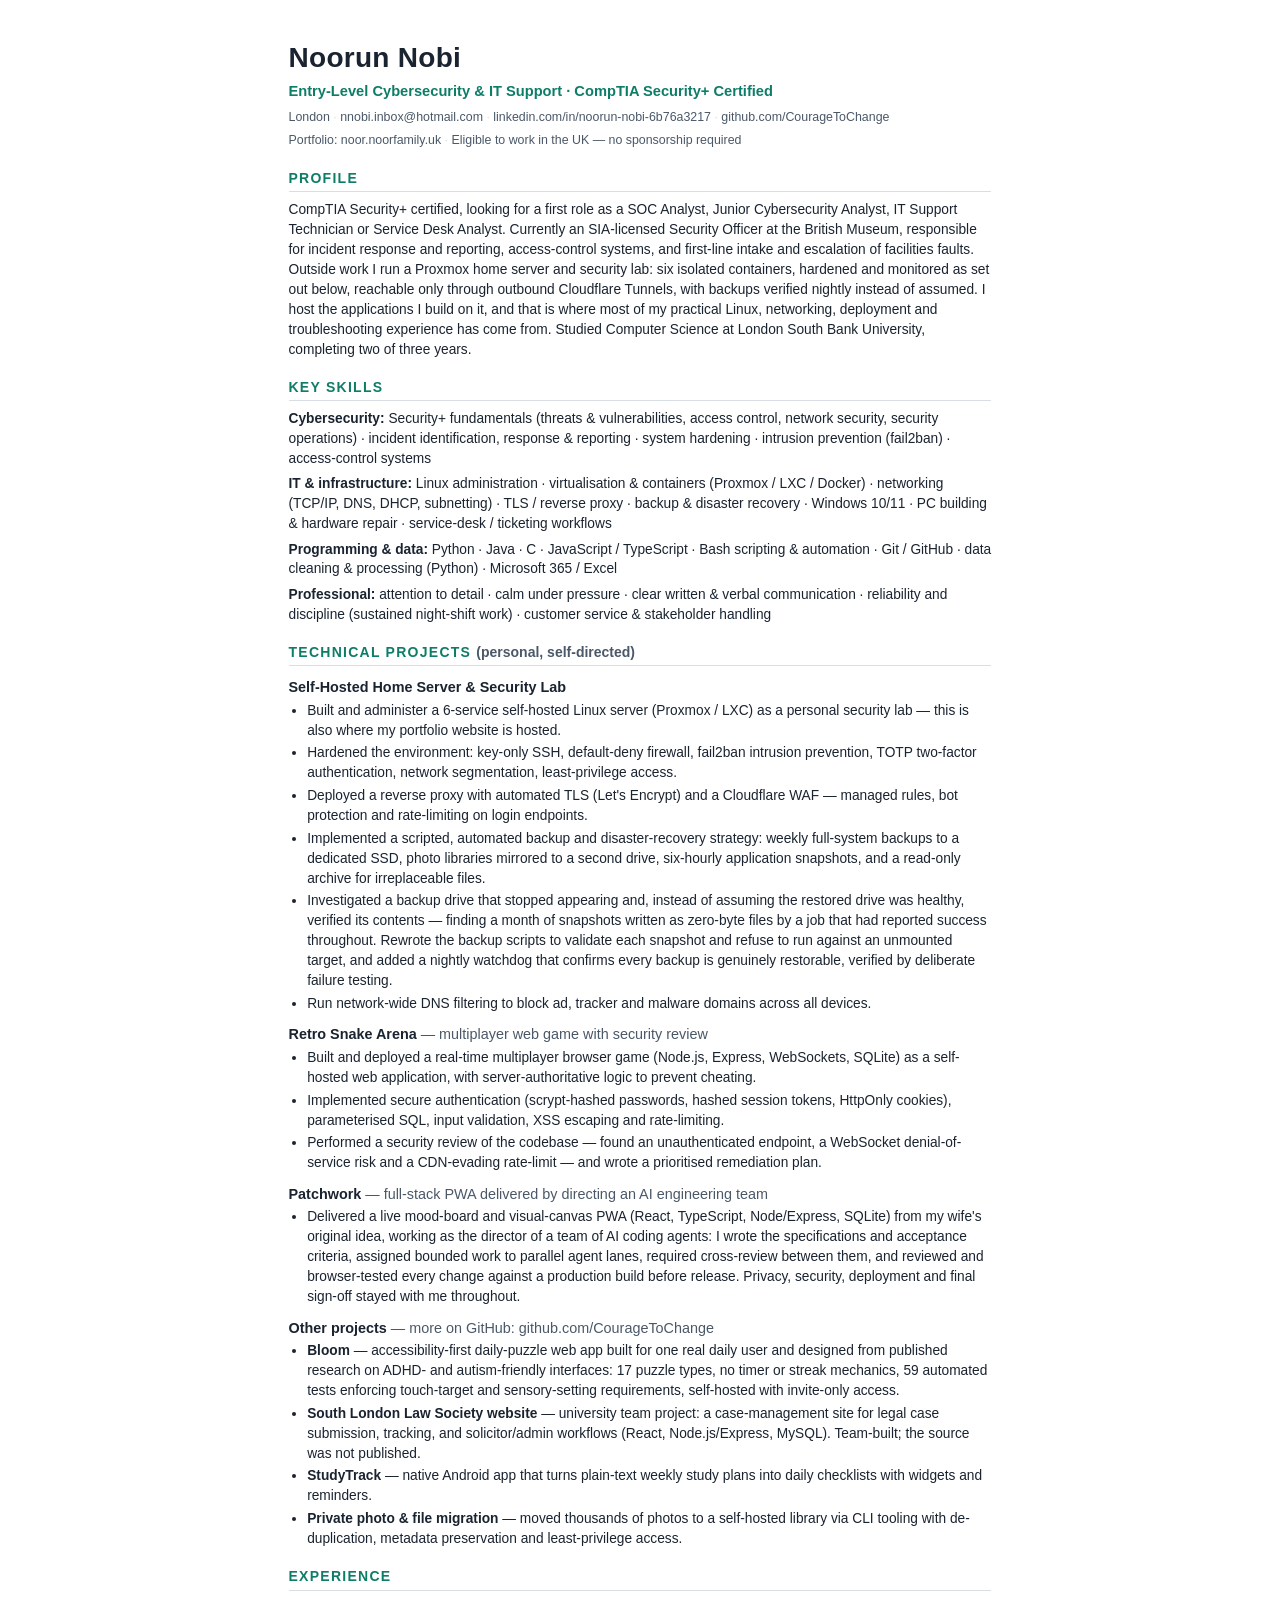
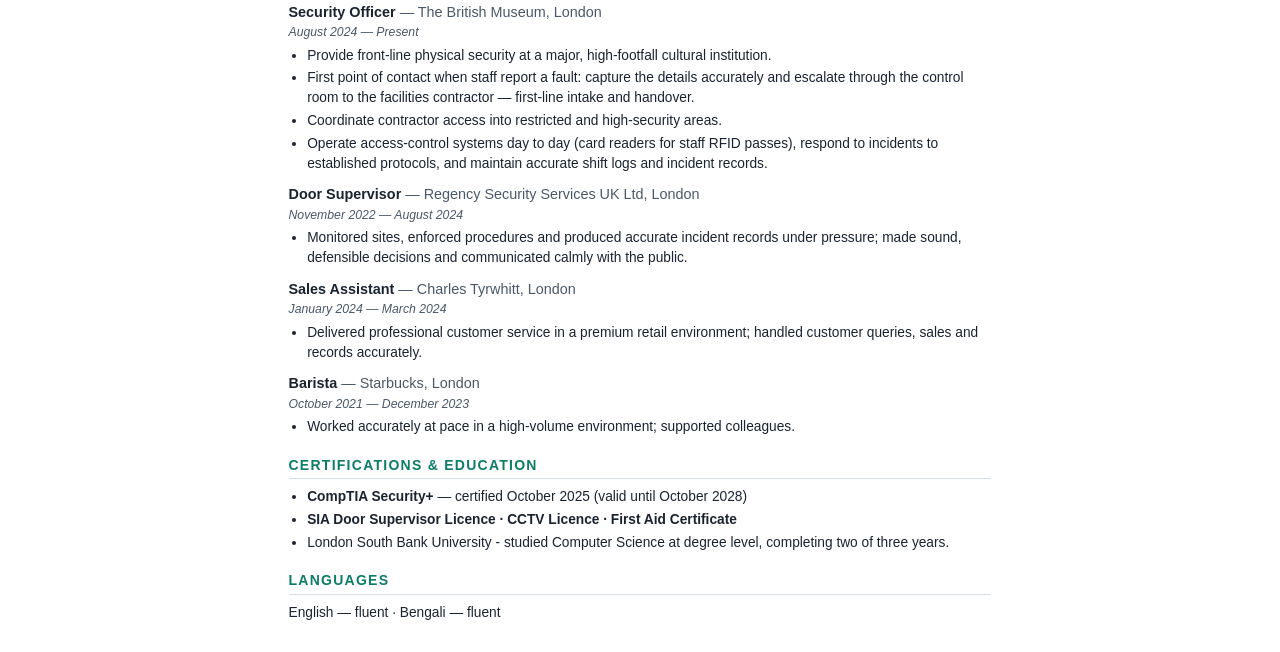
==== cv/cv.html @ 853f91e8 "Stop repeating the security list on the CV too The profile paragraph and the home-server bullets lis" ====
<!DOCTYPE html>
<html lang="en-GB">
<head>
<meta charset="UTF-8">
<title>Noorun Nobi — CV</title>
<style>
  /* CV print source — regenerate the PDF after edits (see docs/TODO.md).
     Deliberately single-column, system fonts, real text: ATS-parser friendly. */
  :root {
    --ink: #1a2330;
    --dim: #4a5868;
    --accent: #0e7d68;
    --line: #d7dee6;
  }
  * { box-sizing: border-box; }
  html, body { margin: 0; padding: 0; }
  body {
    font-family: "Segoe UI", Arial, Helvetica, sans-serif;
    color: var(--ink);
    font-size: 10.3pt;
    line-height: 1.45;
  }
  .page {
    max-width: 186mm;
    margin: 0 auto;
    padding: 10mm 0 6mm;
  }
  @page { size: A4; margin: 9mm 12mm; }
  @media print {
    .page { max-width: none; padding: 0; }
  }

  h1 {
    font-size: 21pt;
    letter-spacing: 0.01em;
    margin: 0 0 2pt;
  }
  .headline {
    font-size: 11pt;
    color: var(--accent);
    font-weight: 600;
    margin: 0 0 5pt;
  }
  .contact {
    font-size: 9.3pt;
    color: var(--dim);
    margin: 0 0 4pt;
  }
  .contact a { color: var(--dim); text-decoration: none; }
  .contact span + span::before { content: "  ·  "; color: var(--line); }

  h2 {
    font-size: 10.5pt;
    text-transform: uppercase;
    letter-spacing: 0.09em;
    color: var(--accent);
    border-bottom: 1.2pt solid var(--line);
    padding-bottom: 2.5pt;
    margin: 13pt 0 6pt;
  }
  h3 {
    font-size: 10.8pt;
    margin: 8pt 0 1pt;
  }
  h3 .where { font-weight: 400; color: var(--dim); }
  .sub {
    font-size: 9.2pt;
    color: var(--dim);
    font-style: italic;
    margin: 0 0 3pt;
  }
  p { margin: 0 0 5pt; }
  ul { margin: 2pt 0 6pt; padding-left: 14pt; }
  li { margin-bottom: 2.2pt; }
  strong { font-weight: 600; }
  .skillrow { margin: 0 0 4pt; }
  .skillrow b { color: var(--ink); }
  .quiet { color: var(--dim); }
  .nobreak { break-inside: avoid; }
</style>
</head>
<body>
<div class="page">

  <h1>Noorun Nobi</h1>
  <p class="headline">Entry-Level Cybersecurity &amp; IT Support · CompTIA Security+ Certified</p>
  <p class="contact">
    <span>London</span>
    <span><a href="mailto:nnobi.inbox@hotmail.com">nnobi.inbox@hotmail.com</a></span>
    <span><a href="https://www.linkedin.com/in/noorun-nobi-6b76a3217">linkedin.com/in/noorun-nobi-6b76a3217</a></span>
    <span><a href="https://github.com/CourageToChange">github.com/CourageToChange</a></span>
  </p>
  <p class="contact"><span>Portfolio: <a href="https://noor.noorfamily.uk">noor.noorfamily.uk</a></span><span>Eligible to work in the UK — no sponsorship required</span></p>

  <h2>Profile</h2>
  <p>
    CompTIA Security+ certified, looking for a first role as a SOC Analyst, Junior Cybersecurity Analyst, IT Support Technician or Service Desk Analyst. Currently an SIA-licensed Security Officer at the British Museum, responsible for incident response and reporting, access-control systems, and first-line intake and escalation of facilities faults. Outside work I run a Proxmox home server and security lab: six isolated containers, hardened and monitored as set out below, reachable only through outbound Cloudflare Tunnels, with backups verified nightly instead of assumed. I host the applications I build on it, and that is where most of my practical Linux, networking, deployment and troubleshooting experience has come from. Studied Computer Science at London South Bank University, completing two of three years.
  </p>

  <h2>Key Skills</h2>
  <p class="skillrow"><b>Cybersecurity:</b> Security+ fundamentals (threats &amp; vulnerabilities, access control, network security, security operations) · incident identification, response &amp; reporting · system hardening · intrusion prevention (fail2ban) · access-control systems</p>
  <p class="skillrow"><b>IT &amp; infrastructure:</b> Linux administration · virtualisation &amp; containers (Proxmox / LXC / Docker) · networking (TCP/IP, DNS, DHCP, subnetting) · TLS / reverse proxy · backup &amp; disaster recovery · Windows 10/11 · PC building &amp; hardware repair · service-desk / ticketing workflows</p>
  <p class="skillrow"><b>Programming &amp; data:</b> Python · Java · C · JavaScript / TypeScript · Bash scripting &amp; automation · Git / GitHub · data cleaning &amp; processing (Python) · Microsoft 365 / Excel</p>
  <p class="skillrow"><b>Professional:</b> attention to detail · calm under pressure · clear written &amp; verbal communication · reliability and discipline (sustained night-shift work) · customer service &amp; stakeholder handling</p>

  <h2>Technical Projects <span class="quiet" style="text-transform:none;letter-spacing:0;">(personal, self-directed)</span></h2>

  <div class="nobreak">
    <h3>Self-Hosted Home Server &amp; Security Lab</h3>
    <ul>
      <li>Built and administer a 6-service self-hosted Linux server (Proxmox / LXC) as a personal security lab — this is also where my portfolio website is hosted.</li>
      <li>Hardened the environment: key-only SSH, default-deny firewall, fail2ban intrusion prevention, TOTP two-factor authentication, network segmentation, least-privilege access.</li>
      <li>Deployed a reverse proxy with automated TLS (Let's Encrypt) and a Cloudflare WAF — managed rules, bot protection and rate-limiting on login endpoints.</li>
      <li>Implemented a scripted, automated backup and disaster-recovery strategy: weekly full-system backups to a dedicated SSD, photo libraries mirrored to a second drive, six-hourly application snapshots, and a read-only archive for irreplaceable files.</li>
      <li>Investigated a backup drive that stopped appearing and, instead of assuming the restored drive was healthy, verified its contents — finding a month of snapshots written as zero-byte files by a job that had reported success throughout. Rewrote the backup scripts to validate each snapshot and refuse to run against an unmounted target, and added a nightly watchdog that confirms every backup is genuinely restorable, verified by deliberate failure testing.</li>
      <li>Run network-wide DNS filtering to block ad, tracker and malware domains across all devices.</li>
    </ul>
  </div>

  <div class="nobreak">
    <h3>Retro Snake Arena <span class="where">— multiplayer web game with security review</span></h3>
    <ul>
      <li>Built and deployed a real-time multiplayer browser game (Node.js, Express, WebSockets, SQLite) as a self-hosted web application, with server-authoritative logic to prevent cheating.</li>
      <li>Implemented secure authentication (scrypt-hashed passwords, hashed session tokens, HttpOnly cookies), parameterised SQL, input validation, XSS escaping and rate-limiting.</li>
      <li>Performed a security review of the codebase — found an unauthenticated endpoint, a WebSocket denial-of-service risk and a CDN-evading rate-limit — and wrote a prioritised remediation plan.</li>
    </ul>
  </div>

  <div class="nobreak">
    <h3>Patchwork <span class="where">— full-stack PWA delivered by directing an AI engineering team</span></h3>
    <ul>
      <li>Delivered a live mood-board and visual-canvas PWA (React, TypeScript, Node/Express, SQLite) from my wife's original idea, working as the director of a team of AI coding agents: I wrote the specifications and acceptance criteria, assigned bounded work to parallel agent lanes, required cross-review between them, and reviewed and browser-tested every change against a production build before release. Privacy, security, deployment and final sign-off stayed with me throughout.</li>
    </ul>
  </div>

  <div class="nobreak">
    <h3>Other projects <span class="where">— more on GitHub: github.com/CourageToChange</span></h3>
    <ul>
      <li><strong>Bloom</strong> — accessibility-first daily-puzzle web app built for one real daily user and designed from published research on ADHD- and autism-friendly interfaces: 17 puzzle types, no timer or streak mechanics, 59 automated tests enforcing touch-target and sensory-setting requirements, self-hosted with invite-only access.</li>
      <li><strong>South London Law Society website</strong> — university team project: a case-management site for legal case submission, tracking, and solicitor/admin workflows (React, Node.js/Express, MySQL). Team-built; the source was not published.</li>
      <li><strong>StudyTrack</strong> — native Android app that turns plain-text weekly study plans into daily checklists with widgets and reminders.</li>
      <li><strong>Private photo &amp; file migration</strong> — moved thousands of photos to a self-hosted library via CLI tooling with de-duplication, metadata preservation and least-privilege access.</li>
    </ul>
  </div>

  <h2>Experience</h2>

  <div class="nobreak">
    <h3>Security Officer <span class="where">— The British Museum, London</span></h3>
    <p class="sub">August 2024 — Present</p>
    <ul>
      <li>Provide front-line physical security at a major, high-footfall cultural institution.</li>
      <li>First point of contact when staff report a fault: capture the details accurately and escalate through the control room to the facilities contractor — first-line intake and handover.</li>
      <li>Coordinate contractor access into restricted and high-security areas.</li>
      <li>Operate access-control systems day to day (card readers for staff RFID passes), respond to incidents to established protocols, and maintain accurate shift logs and incident records.</li>
    </ul>
  </div>

  <div class="nobreak">
    <h3>Door Supervisor <span class="where">— Regency Security Services UK Ltd, London</span></h3>
    <p class="sub">November 2022 — August 2024</p>
    <ul>
      <li>Monitored sites, enforced procedures and produced accurate incident records under pressure; made sound, defensible decisions and communicated calmly with the public.</li>
    </ul>
  </div>

  <div class="nobreak">
    <h3>Sales Assistant <span class="where">— Charles Tyrwhitt, London</span></h3>
    <p class="sub">January 2024 — March 2024</p>
    <ul>
      <li>Delivered professional customer service in a premium retail environment; handled customer queries, sales and records accurately.</li>
    </ul>
  </div>

  <div class="nobreak">
    <h3>Barista <span class="where">— Starbucks, London</span></h3>
    <p class="sub">October 2021 — December 2023</p>
    <ul>
      <li>Worked accurately at pace in a high-volume environment; supported colleagues.</li>
    </ul>
  </div>

  <h2>Certifications &amp; Education</h2>
  <ul>
    <li><strong>CompTIA Security+</strong> — certified October 2025 (valid until October 2028)</li>
    <li><strong>SIA Door Supervisor Licence · CCTV Licence · First Aid Certificate</strong></li>
    <li>London South Bank University - studied Computer Science at degree level, completing two of three years.</li>
  </ul>

  <h2>Languages</h2>
  <p>English — fluent · Bengali — fluent</p>

</div>
</body>
</html>
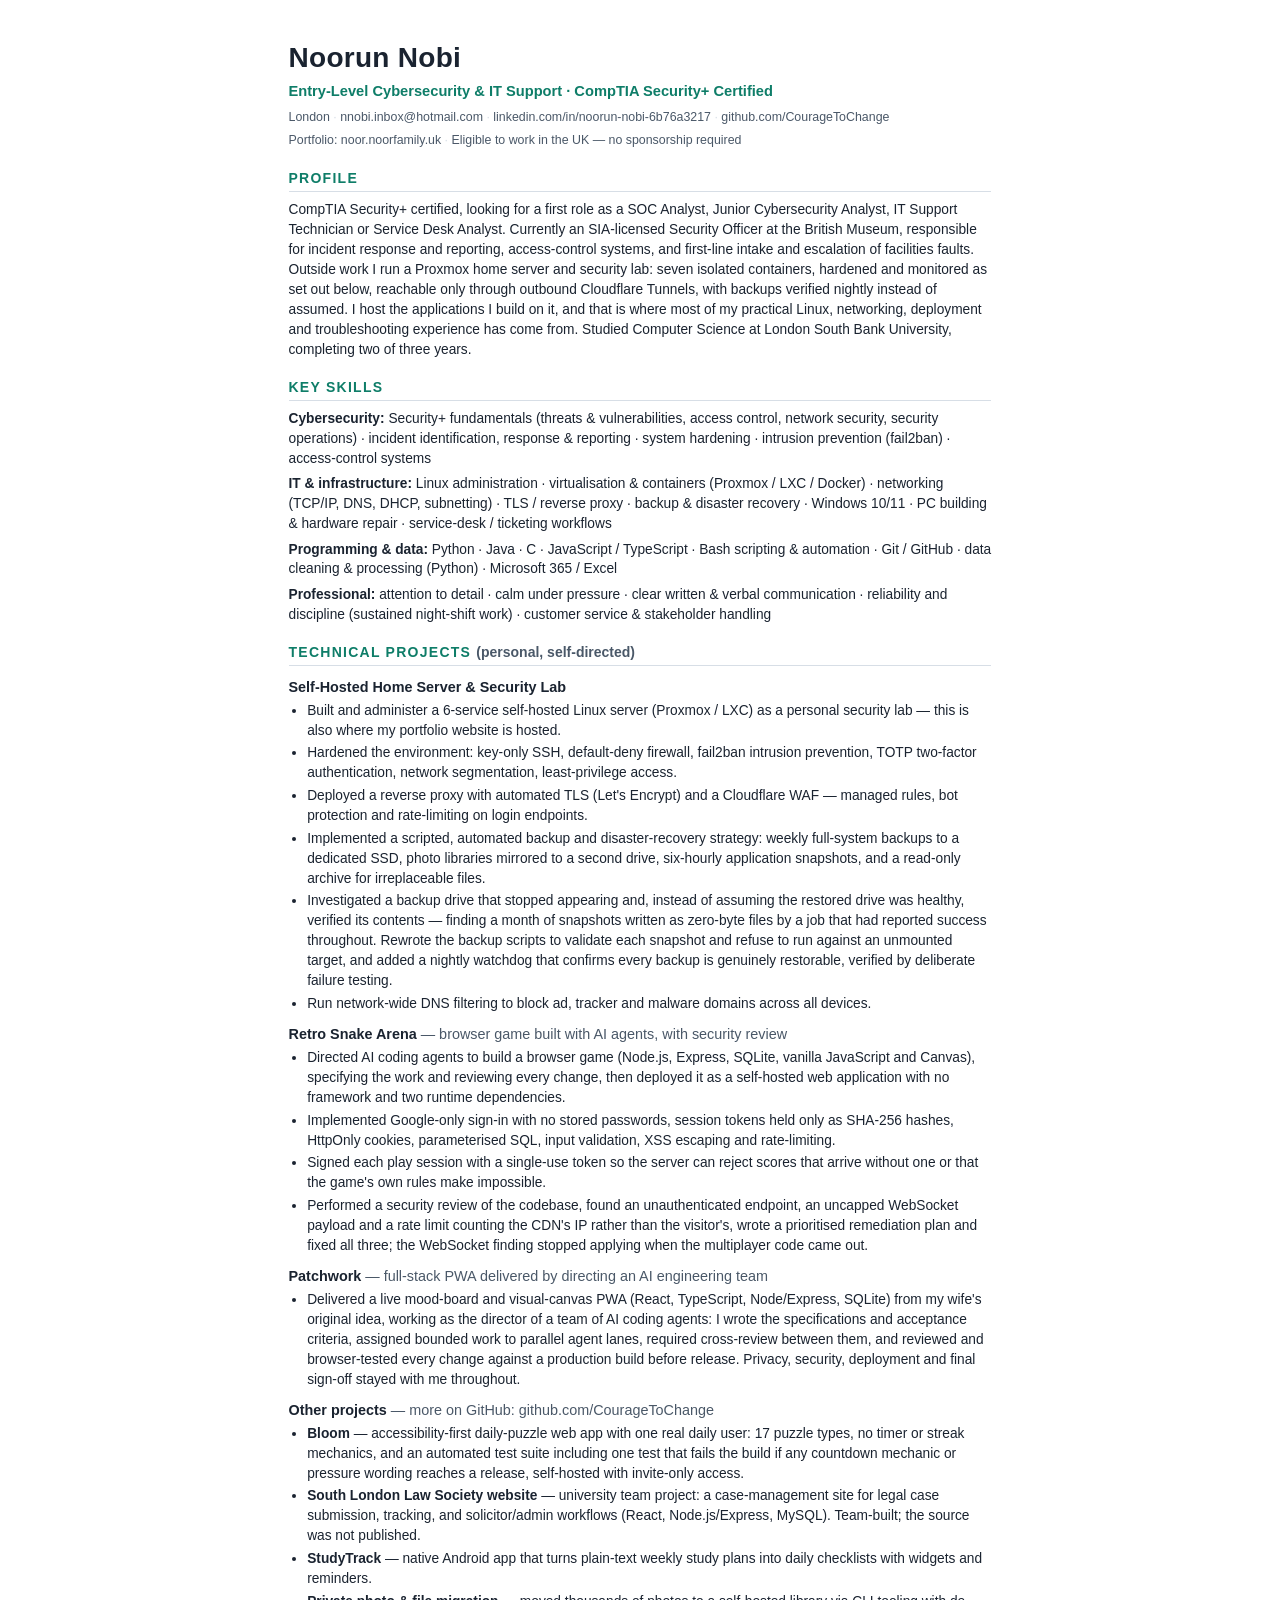
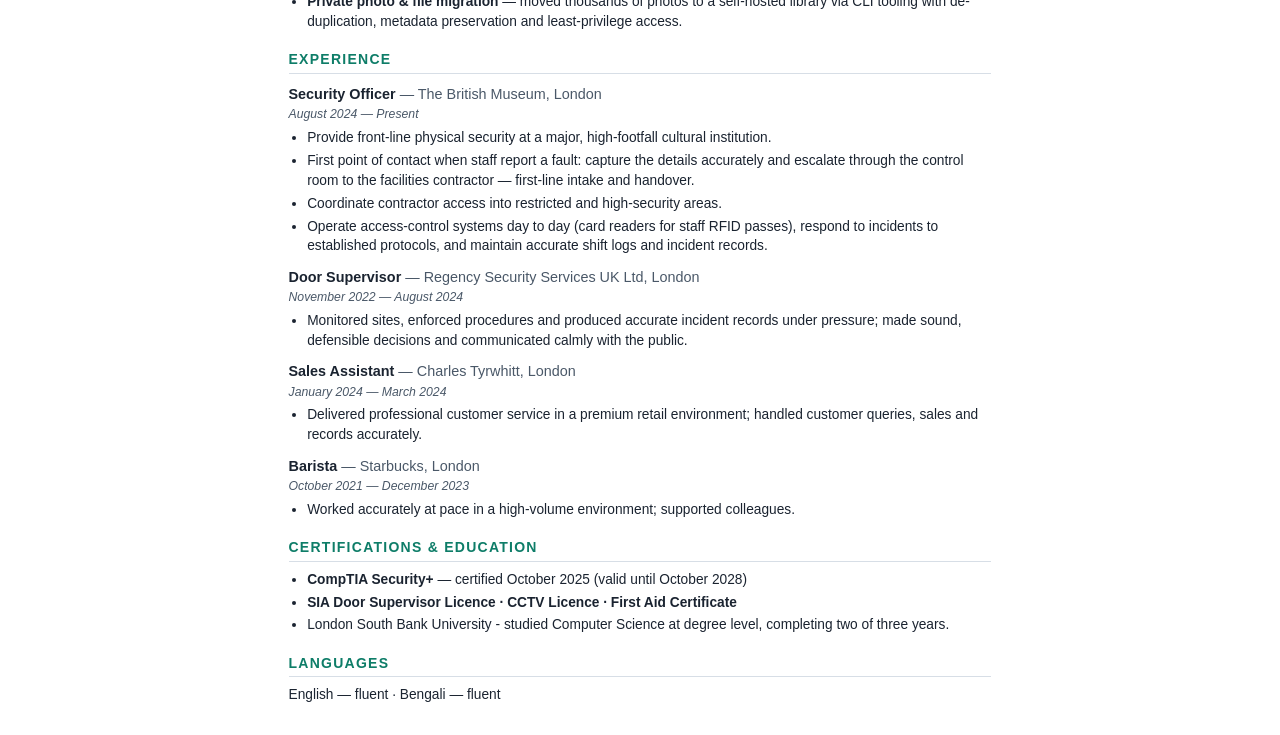
==== commit 9198ed9a: "Link the newly public source repos, and commit the live corrections Three project repos became publi" ====
--- a/cv/cv.html
+++ b/cv/cv.html
@@ -94,7 +94,7 @@
 
   <h2>Profile</h2>
   <p>
-    CompTIA Security+ certified, looking for a first role as a SOC Analyst, Junior Cybersecurity Analyst, IT Support Technician or Service Desk Analyst. Currently an SIA-licensed Security Officer at the British Museum, responsible for incident response and reporting, access-control systems, and first-line intake and escalation of facilities faults. Outside work I run a Proxmox home server and security lab: six isolated containers, hardened and monitored as set out below, reachable only through outbound Cloudflare Tunnels, with backups verified nightly instead of assumed. I host the applications I build on it, and that is where most of my practical Linux, networking, deployment and troubleshooting experience has come from. Studied Computer Science at London South Bank University, completing two of three years.
+    CompTIA Security+ certified, looking for a first role as a SOC Analyst, Junior Cybersecurity Analyst, IT Support Technician or Service Desk Analyst. Currently an SIA-licensed Security Officer at the British Museum, responsible for incident response and reporting, access-control systems, and first-line intake and escalation of facilities faults. Outside work I run a Proxmox home server and security lab: seven isolated containers, hardened and monitored as set out below, reachable only through outbound Cloudflare Tunnels, with backups verified nightly instead of assumed. I host the applications I build on it, and that is where most of my practical Linux, networking, deployment and troubleshooting experience has come from. Studied Computer Science at London South Bank University, completing two of three years.
   </p>
 
   <h2>Key Skills</h2>
@@ -118,11 +118,12 @@
   </div>
 
   <div class="nobreak">
-    <h3>Retro Snake Arena <span class="where">— multiplayer web game with security review</span></h3>
+    <h3>Retro Snake Arena <span class="where">— browser game built with AI agents, with security review</span></h3>
     <ul>
-      <li>Built and deployed a real-time multiplayer browser game (Node.js, Express, WebSockets, SQLite) as a self-hosted web application, with server-authoritative logic to prevent cheating.</li>
-      <li>Implemented secure authentication (scrypt-hashed passwords, hashed session tokens, HttpOnly cookies), parameterised SQL, input validation, XSS escaping and rate-limiting.</li>
-      <li>Performed a security review of the codebase — found an unauthenticated endpoint, a WebSocket denial-of-service risk and a CDN-evading rate-limit — and wrote a prioritised remediation plan.</li>
+      <li>Directed AI coding agents to build a browser game (Node.js, Express, SQLite, vanilla JavaScript and Canvas), specifying the work and reviewing every change, then deployed it as a self-hosted web application with no framework and two runtime dependencies.</li>
+      <li>Implemented Google-only sign-in with no stored passwords, session tokens held only as SHA-256 hashes, HttpOnly cookies, parameterised SQL, input validation, XSS escaping and rate-limiting.</li>
+      <li>Signed each play session with a single-use token so the server can reject scores that arrive without one or that the game's own rules make impossible.</li>
+      <li>Performed a security review of the codebase, found an unauthenticated endpoint, an uncapped WebSocket payload and a rate limit counting the CDN's IP rather than the visitor's, wrote a prioritised remediation plan and fixed all three; the WebSocket finding stopped applying when the multiplayer code came out.</li>
     </ul>
   </div>
 
@@ -136,7 +137,7 @@
   <div class="nobreak">
     <h3>Other projects <span class="where">— more on GitHub: github.com/CourageToChange</span></h3>
     <ul>
-      <li><strong>Bloom</strong> — accessibility-first daily-puzzle web app built for one real daily user and designed from published research on ADHD- and autism-friendly interfaces: 17 puzzle types, no timer or streak mechanics, 59 automated tests enforcing touch-target and sensory-setting requirements, self-hosted with invite-only access.</li>
+      <li><strong>Bloom</strong> — accessibility-first daily-puzzle web app with one real daily user: 17 puzzle types, no timer or streak mechanics, and an automated test suite including one test that fails the build if any countdown mechanic or pressure wording reaches a release, self-hosted with invite-only access.</li>
       <li><strong>South London Law Society website</strong> — university team project: a case-management site for legal case submission, tracking, and solicitor/admin workflows (React, Node.js/Express, MySQL). Team-built; the source was not published.</li>
       <li><strong>StudyTrack</strong> — native Android app that turns plain-text weekly study plans into daily checklists with widgets and reminders.</li>
       <li><strong>Private photo &amp; file migration</strong> — moved thousands of photos to a self-hosted library via CLI tooling with de-duplication, metadata preservation and least-privilege access.</li>
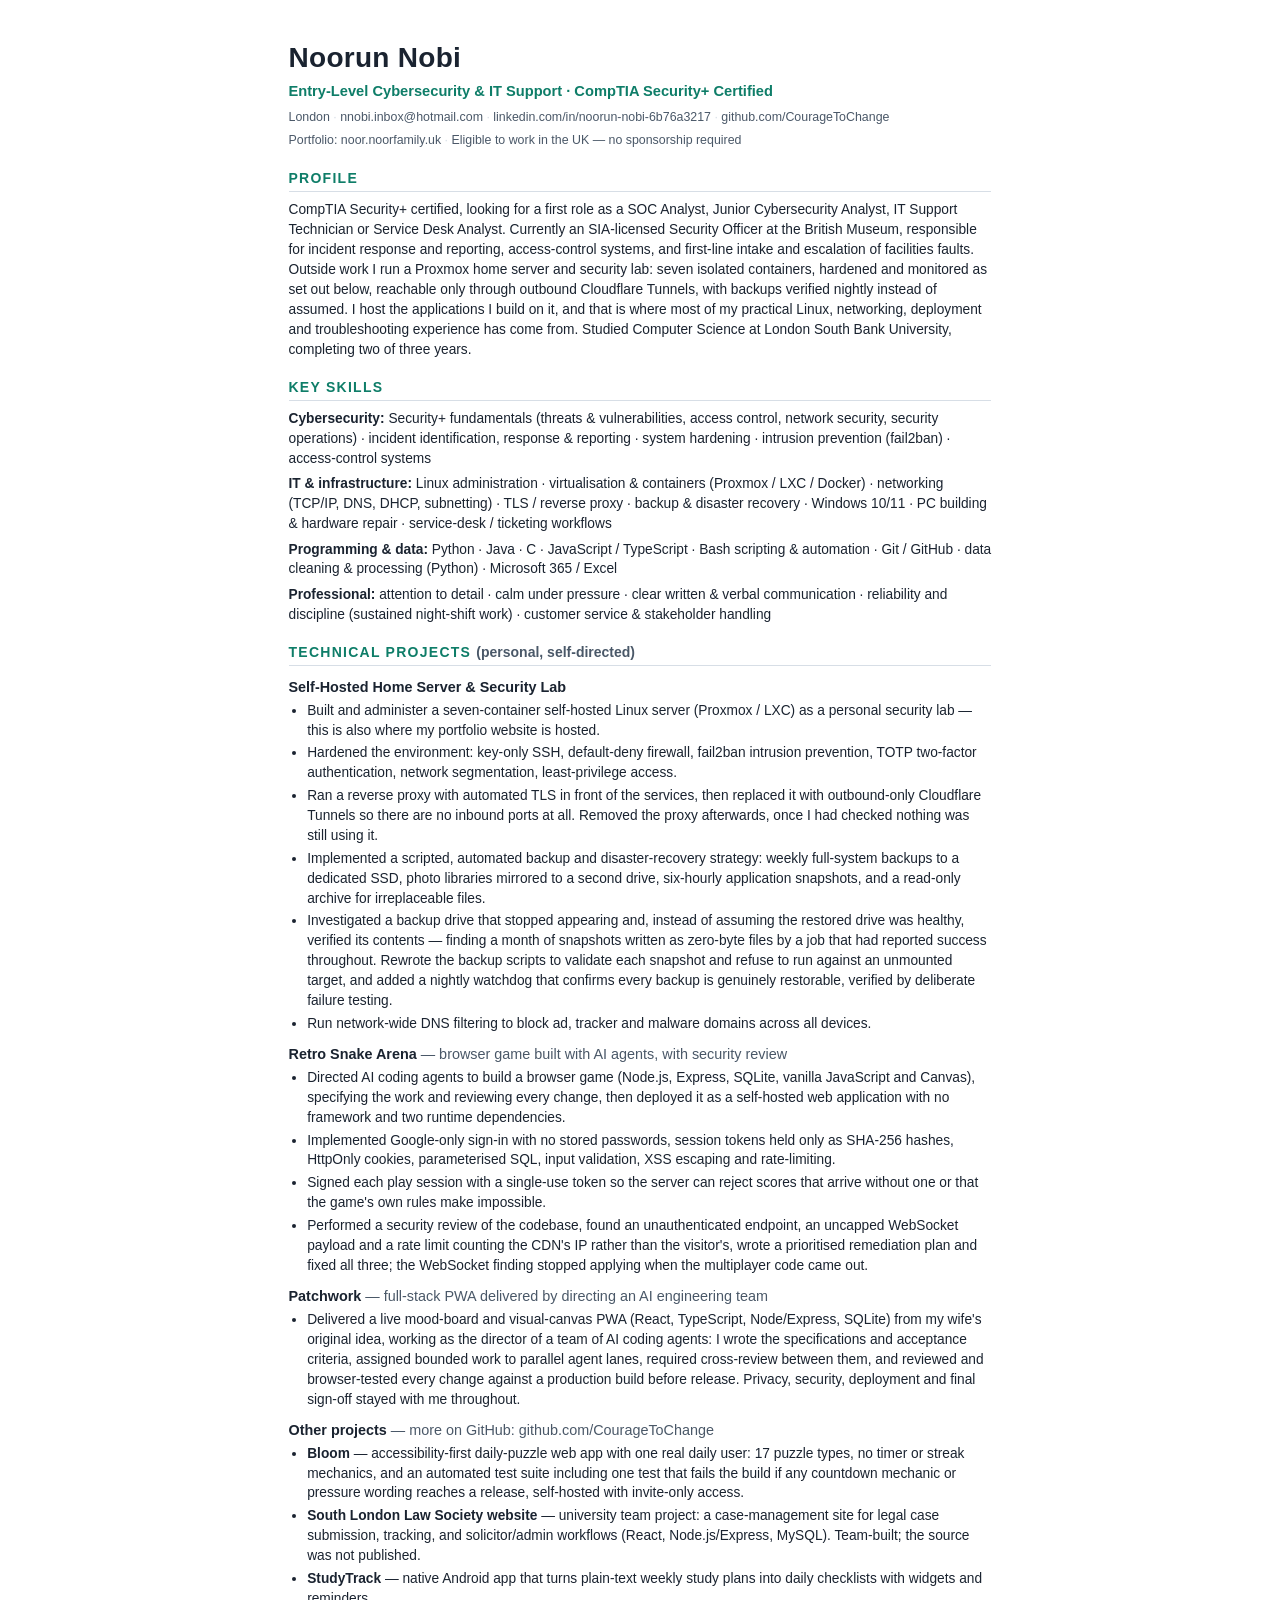
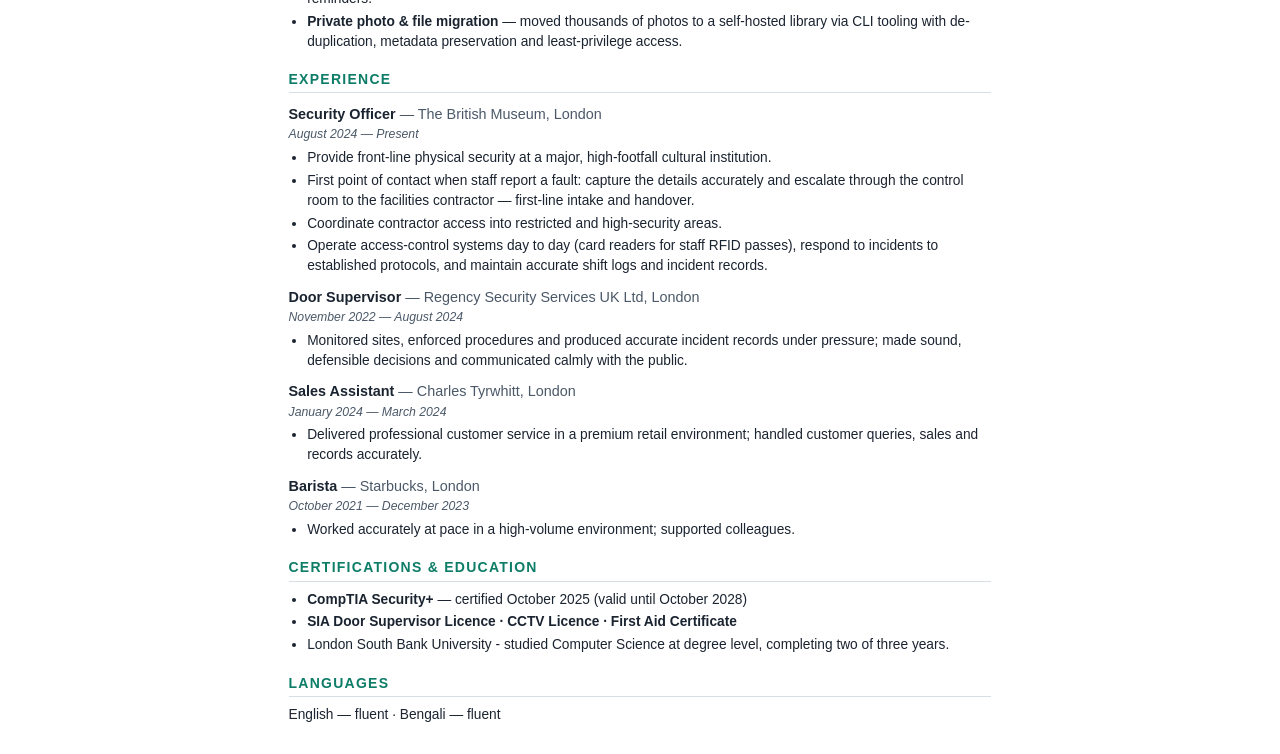
==== commit abff8c30: "Add LocalPhotoPDF to the smaller builds" ====
--- a/cv/cv.html
+++ b/cv/cv.html
@@ -108,9 +108,9 @@
   <div class="nobreak">
     <h3>Self-Hosted Home Server &amp; Security Lab</h3>
     <ul>
-      <li>Built and administer a 6-service self-hosted Linux server (Proxmox / LXC) as a personal security lab — this is also where my portfolio website is hosted.</li>
+      <li>Built and administer a seven-container self-hosted Linux server (Proxmox / LXC) as a personal security lab — this is also where my portfolio website is hosted.</li>
       <li>Hardened the environment: key-only SSH, default-deny firewall, fail2ban intrusion prevention, TOTP two-factor authentication, network segmentation, least-privilege access.</li>
-      <li>Deployed a reverse proxy with automated TLS (Let's Encrypt) and a Cloudflare WAF — managed rules, bot protection and rate-limiting on login endpoints.</li>
+      <li>Ran a reverse proxy with automated TLS in front of the services, then replaced it with outbound-only Cloudflare Tunnels so there are no inbound ports at all. Removed the proxy afterwards, once I had checked nothing was still using it.</li>
       <li>Implemented a scripted, automated backup and disaster-recovery strategy: weekly full-system backups to a dedicated SSD, photo libraries mirrored to a second drive, six-hourly application snapshots, and a read-only archive for irreplaceable files.</li>
       <li>Investigated a backup drive that stopped appearing and, instead of assuming the restored drive was healthy, verified its contents — finding a month of snapshots written as zero-byte files by a job that had reported success throughout. Rewrote the backup scripts to validate each snapshot and refuse to run against an unmounted target, and added a nightly watchdog that confirms every backup is genuinely restorable, verified by deliberate failure testing.</li>
       <li>Run network-wide DNS filtering to block ad, tracker and malware domains across all devices.</li>
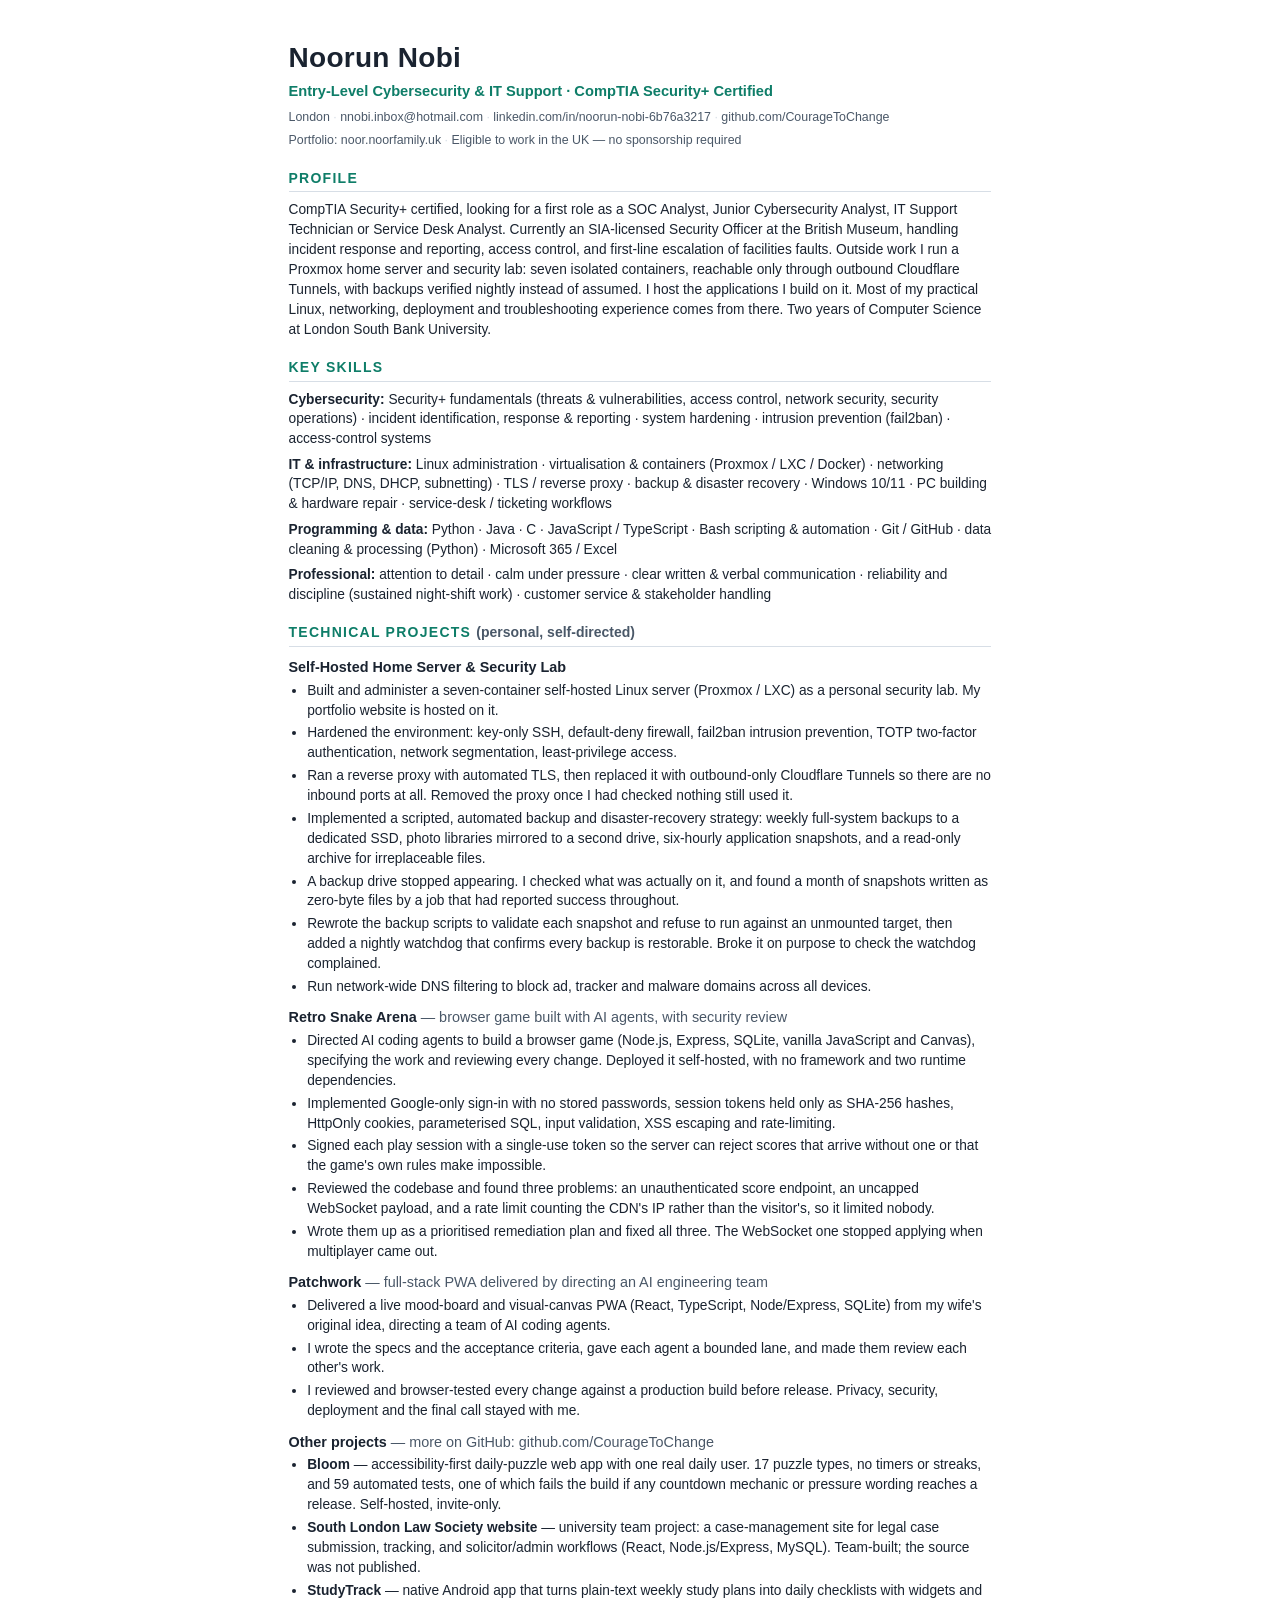
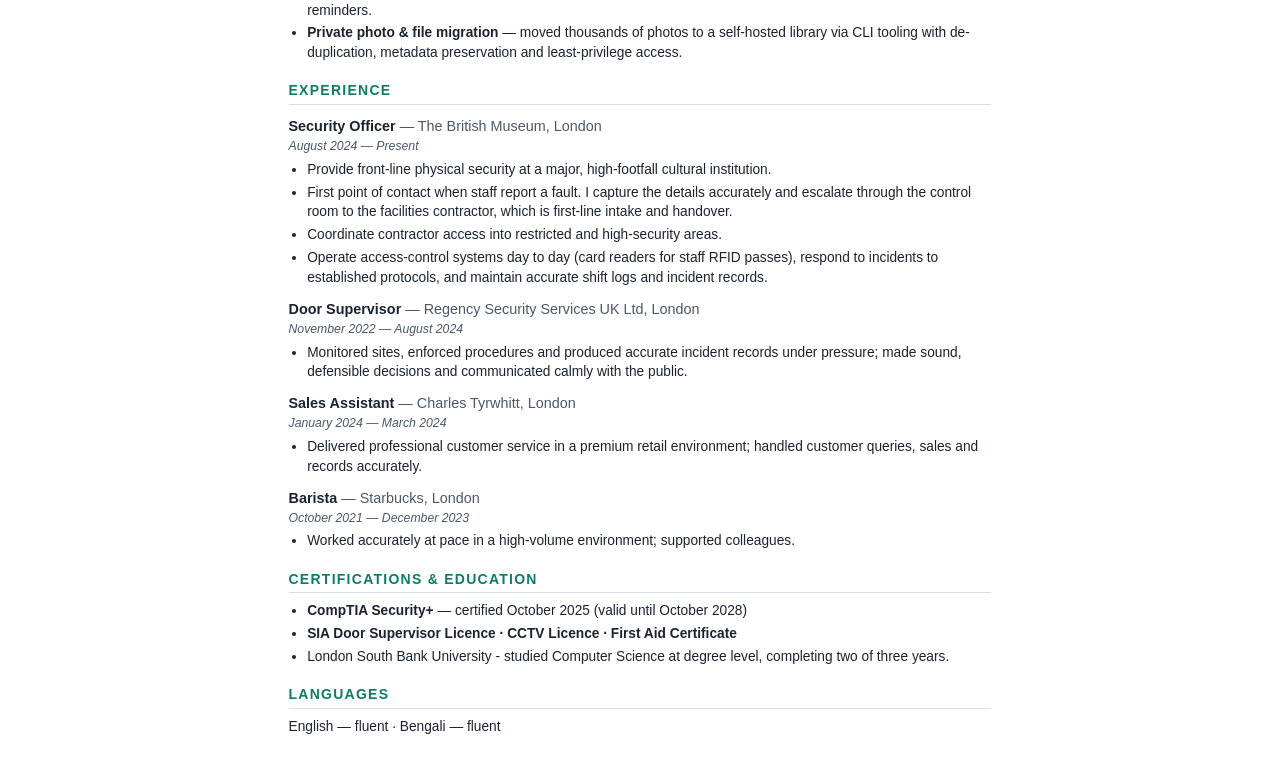
==== commit 4bbeae6f: "Tighten the CV and site copy; correct how the site is served" ====
--- a/cv/cv.html
+++ b/cv/cv.html
@@ -94,7 +94,7 @@
 
   <h2>Profile</h2>
   <p>
-    CompTIA Security+ certified, looking for a first role as a SOC Analyst, Junior Cybersecurity Analyst, IT Support Technician or Service Desk Analyst. Currently an SIA-licensed Security Officer at the British Museum, responsible for incident response and reporting, access-control systems, and first-line intake and escalation of facilities faults. Outside work I run a Proxmox home server and security lab: seven isolated containers, hardened and monitored as set out below, reachable only through outbound Cloudflare Tunnels, with backups verified nightly instead of assumed. I host the applications I build on it, and that is where most of my practical Linux, networking, deployment and troubleshooting experience has come from. Studied Computer Science at London South Bank University, completing two of three years.
+    CompTIA Security+ certified, looking for a first role as a SOC Analyst, Junior Cybersecurity Analyst, IT Support Technician or Service Desk Analyst. Currently an SIA-licensed Security Officer at the British Museum, handling incident response and reporting, access control, and first-line escalation of facilities faults. Outside work I run a Proxmox home server and security lab: seven isolated containers, reachable only through outbound Cloudflare Tunnels, with backups verified nightly instead of assumed. I host the applications I build on it. Most of my practical Linux, networking, deployment and troubleshooting experience comes from there. Two years of Computer Science at London South Bank University.
   </p>
 
   <h2>Key Skills</h2>
@@ -108,11 +108,12 @@
   <div class="nobreak">
     <h3>Self-Hosted Home Server &amp; Security Lab</h3>
     <ul>
-      <li>Built and administer a seven-container self-hosted Linux server (Proxmox / LXC) as a personal security lab — this is also where my portfolio website is hosted.</li>
+      <li>Built and administer a seven-container self-hosted Linux server (Proxmox / LXC) as a personal security lab. My portfolio website is hosted on it.</li>
       <li>Hardened the environment: key-only SSH, default-deny firewall, fail2ban intrusion prevention, TOTP two-factor authentication, network segmentation, least-privilege access.</li>
-      <li>Ran a reverse proxy with automated TLS in front of the services, then replaced it with outbound-only Cloudflare Tunnels so there are no inbound ports at all. Removed the proxy afterwards, once I had checked nothing was still using it.</li>
+      <li>Ran a reverse proxy with automated TLS, then replaced it with outbound-only Cloudflare Tunnels so there are no inbound ports at all. Removed the proxy once I had checked nothing still used it.</li>
       <li>Implemented a scripted, automated backup and disaster-recovery strategy: weekly full-system backups to a dedicated SSD, photo libraries mirrored to a second drive, six-hourly application snapshots, and a read-only archive for irreplaceable files.</li>
-      <li>Investigated a backup drive that stopped appearing and, instead of assuming the restored drive was healthy, verified its contents — finding a month of snapshots written as zero-byte files by a job that had reported success throughout. Rewrote the backup scripts to validate each snapshot and refuse to run against an unmounted target, and added a nightly watchdog that confirms every backup is genuinely restorable, verified by deliberate failure testing.</li>
+      <li>A backup drive stopped appearing. I checked what was actually on it, and found a month of snapshots written as zero-byte files by a job that had reported success throughout.</li>
+      <li>Rewrote the backup scripts to validate each snapshot and refuse to run against an unmounted target, then added a nightly watchdog that confirms every backup is restorable. Broke it on purpose to check the watchdog complained.</li>
       <li>Run network-wide DNS filtering to block ad, tracker and malware domains across all devices.</li>
     </ul>
   </div>
@@ -120,24 +121,27 @@
   <div class="nobreak">
     <h3>Retro Snake Arena <span class="where">— browser game built with AI agents, with security review</span></h3>
     <ul>
-      <li>Directed AI coding agents to build a browser game (Node.js, Express, SQLite, vanilla JavaScript and Canvas), specifying the work and reviewing every change, then deployed it as a self-hosted web application with no framework and two runtime dependencies.</li>
+      <li>Directed AI coding agents to build a browser game (Node.js, Express, SQLite, vanilla JavaScript and Canvas), specifying the work and reviewing every change. Deployed it self-hosted, with no framework and two runtime dependencies.</li>
       <li>Implemented Google-only sign-in with no stored passwords, session tokens held only as SHA-256 hashes, HttpOnly cookies, parameterised SQL, input validation, XSS escaping and rate-limiting.</li>
       <li>Signed each play session with a single-use token so the server can reject scores that arrive without one or that the game's own rules make impossible.</li>
-      <li>Performed a security review of the codebase, found an unauthenticated endpoint, an uncapped WebSocket payload and a rate limit counting the CDN's IP rather than the visitor's, wrote a prioritised remediation plan and fixed all three; the WebSocket finding stopped applying when the multiplayer code came out.</li>
+      <li>Reviewed the codebase and found three problems: an unauthenticated score endpoint, an uncapped WebSocket payload, and a rate limit counting the CDN's IP rather than the visitor's, so it limited nobody.</li>
+      <li>Wrote them up as a prioritised remediation plan and fixed all three. The WebSocket one stopped applying when multiplayer came out.</li>
     </ul>
   </div>
 
   <div class="nobreak">
     <h3>Patchwork <span class="where">— full-stack PWA delivered by directing an AI engineering team</span></h3>
     <ul>
-      <li>Delivered a live mood-board and visual-canvas PWA (React, TypeScript, Node/Express, SQLite) from my wife's original idea, working as the director of a team of AI coding agents: I wrote the specifications and acceptance criteria, assigned bounded work to parallel agent lanes, required cross-review between them, and reviewed and browser-tested every change against a production build before release. Privacy, security, deployment and final sign-off stayed with me throughout.</li>
+      <li>Delivered a live mood-board and visual-canvas PWA (React, TypeScript, Node/Express, SQLite) from my wife's original idea, directing a team of AI coding agents.</li>
+      <li>I wrote the specs and the acceptance criteria, gave each agent a bounded lane, and made them review each other's work.</li>
+      <li>I reviewed and browser-tested every change against a production build before release. Privacy, security, deployment and the final call stayed with me.</li>
     </ul>
   </div>
 
   <div class="nobreak">
     <h3>Other projects <span class="where">— more on GitHub: github.com/CourageToChange</span></h3>
     <ul>
-      <li><strong>Bloom</strong> — accessibility-first daily-puzzle web app with one real daily user: 17 puzzle types, no timer or streak mechanics, and an automated test suite including one test that fails the build if any countdown mechanic or pressure wording reaches a release, self-hosted with invite-only access.</li>
+      <li><strong>Bloom</strong> — accessibility-first daily-puzzle web app with one real daily user. 17 puzzle types, no timers or streaks, and 59 automated tests, one of which fails the build if any countdown mechanic or pressure wording reaches a release. Self-hosted, invite-only.</li>
       <li><strong>South London Law Society website</strong> — university team project: a case-management site for legal case submission, tracking, and solicitor/admin workflows (React, Node.js/Express, MySQL). Team-built; the source was not published.</li>
       <li><strong>StudyTrack</strong> — native Android app that turns plain-text weekly study plans into daily checklists with widgets and reminders.</li>
       <li><strong>Private photo &amp; file migration</strong> — moved thousands of photos to a self-hosted library via CLI tooling with de-duplication, metadata preservation and least-privilege access.</li>
@@ -151,7 +155,7 @@
     <p class="sub">August 2024 — Present</p>
     <ul>
       <li>Provide front-line physical security at a major, high-footfall cultural institution.</li>
-      <li>First point of contact when staff report a fault: capture the details accurately and escalate through the control room to the facilities contractor — first-line intake and handover.</li>
+      <li>First point of contact when staff report a fault. I capture the details accurately and escalate through the control room to the facilities contractor, which is first-line intake and handover.</li>
       <li>Coordinate contractor access into restricted and high-security areas.</li>
       <li>Operate access-control systems day to day (card readers for staff RFID passes), respond to incidents to established protocols, and maintain accurate shift logs and incident records.</li>
     </ul>
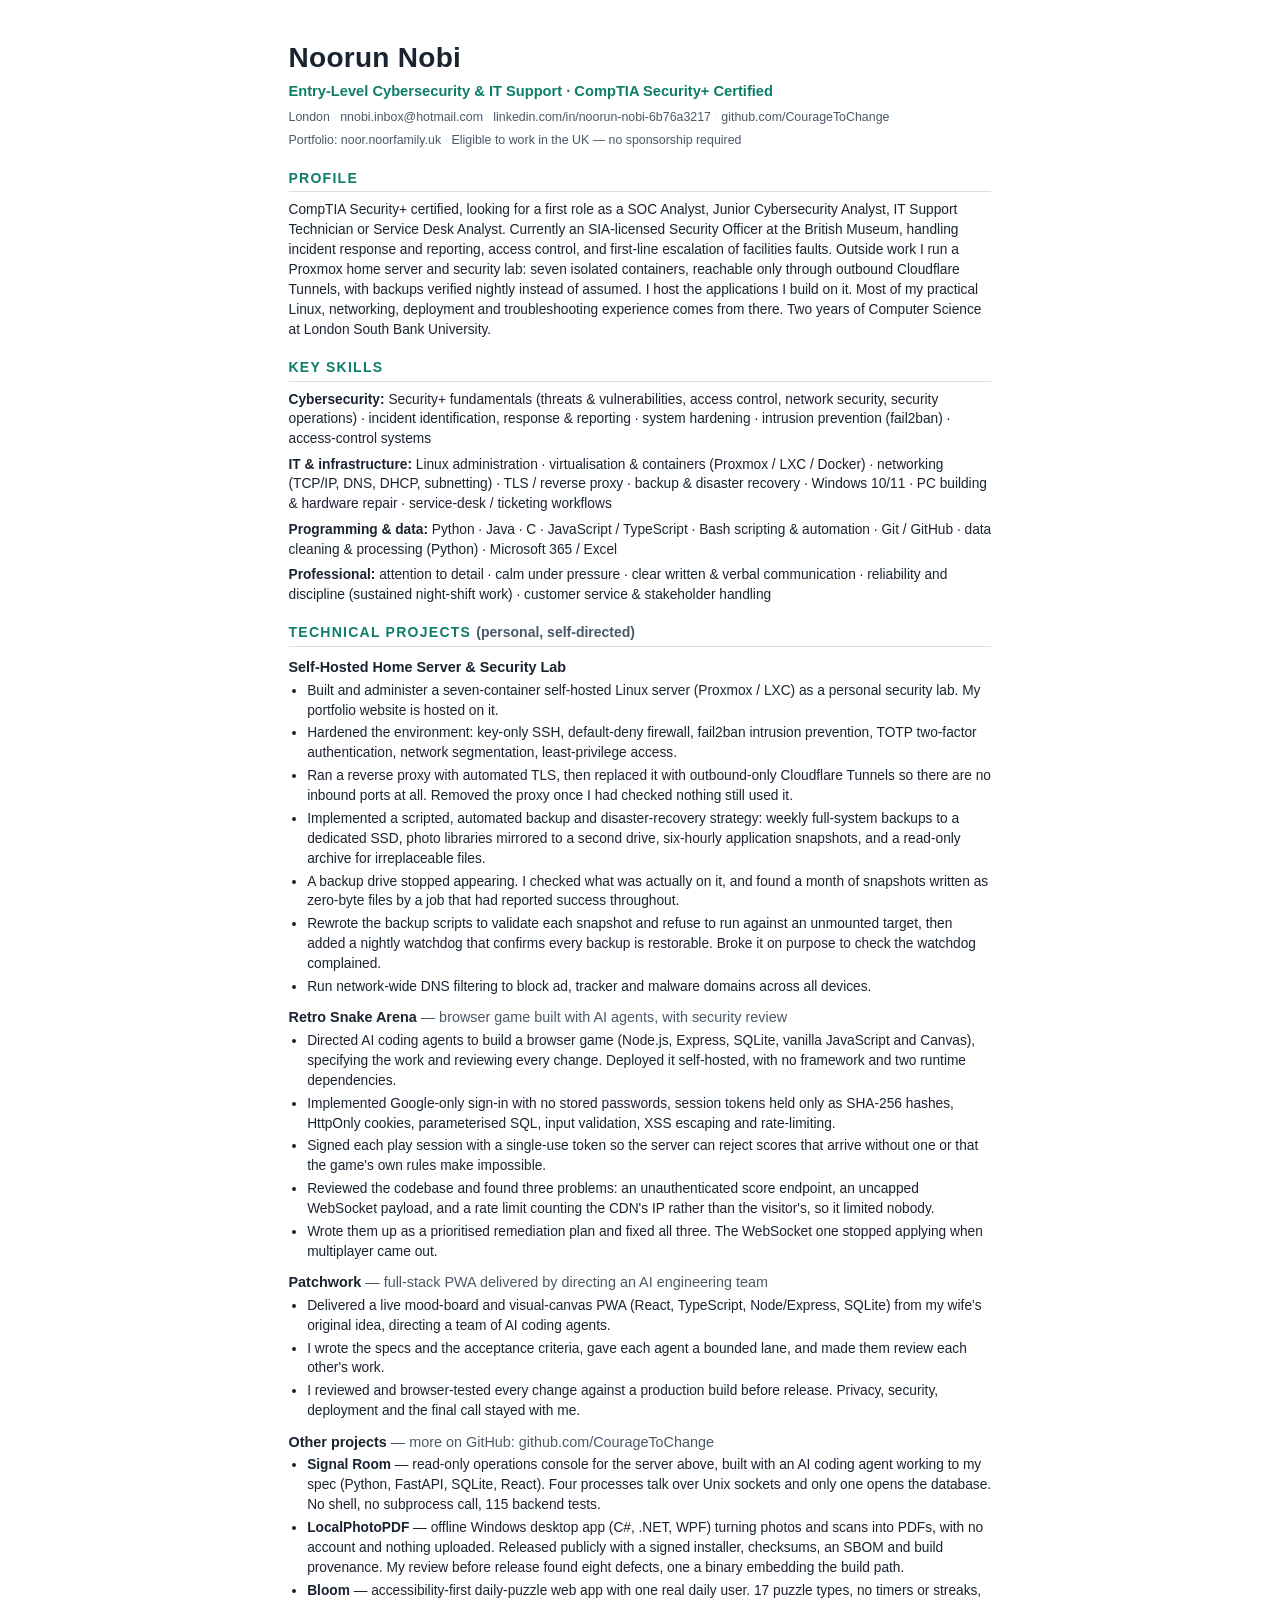
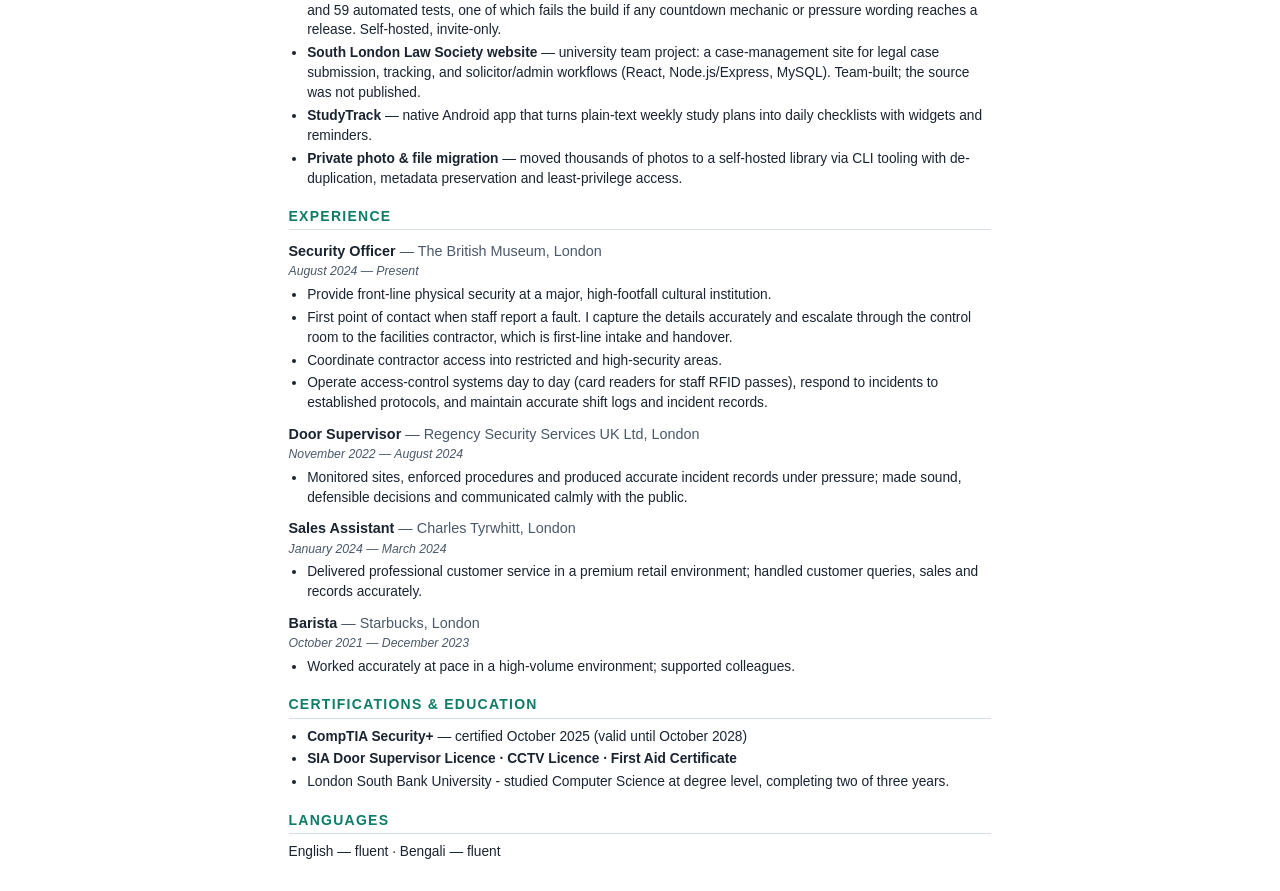
==== commit dbf6484b: "Add Signal Room and LocalPhotoPDF as full project cards Signal Room had no card at all despite havin" ====
--- a/cv/cv.html
+++ b/cv/cv.html
@@ -141,6 +141,8 @@
   <div class="nobreak">
     <h3>Other projects <span class="where">— more on GitHub: github.com/CourageToChange</span></h3>
     <ul>
+      <li><strong>Signal Room</strong> — read-only operations console for the server above, built with an AI coding agent working to my spec (Python, FastAPI, SQLite, React). Four processes talk over Unix sockets and only one opens the database. No shell, no subprocess call, 115 backend tests.</li>
+      <li><strong>LocalPhotoPDF</strong> — offline Windows desktop app (C#, .NET, WPF) turning photos and scans into PDFs, with no account and nothing uploaded. Released publicly with a signed installer, checksums, an SBOM and build provenance. My review before release found eight defects, one a binary embedding the build path.</li>
       <li><strong>Bloom</strong> — accessibility-first daily-puzzle web app with one real daily user. 17 puzzle types, no timers or streaks, and 59 automated tests, one of which fails the build if any countdown mechanic or pressure wording reaches a release. Self-hosted, invite-only.</li>
       <li><strong>South London Law Society website</strong> — university team project: a case-management site for legal case submission, tracking, and solicitor/admin workflows (React, Node.js/Express, MySQL). Team-built; the source was not published.</li>
       <li><strong>StudyTrack</strong> — native Android app that turns plain-text weekly study plans into daily checklists with widgets and reminders.</li>
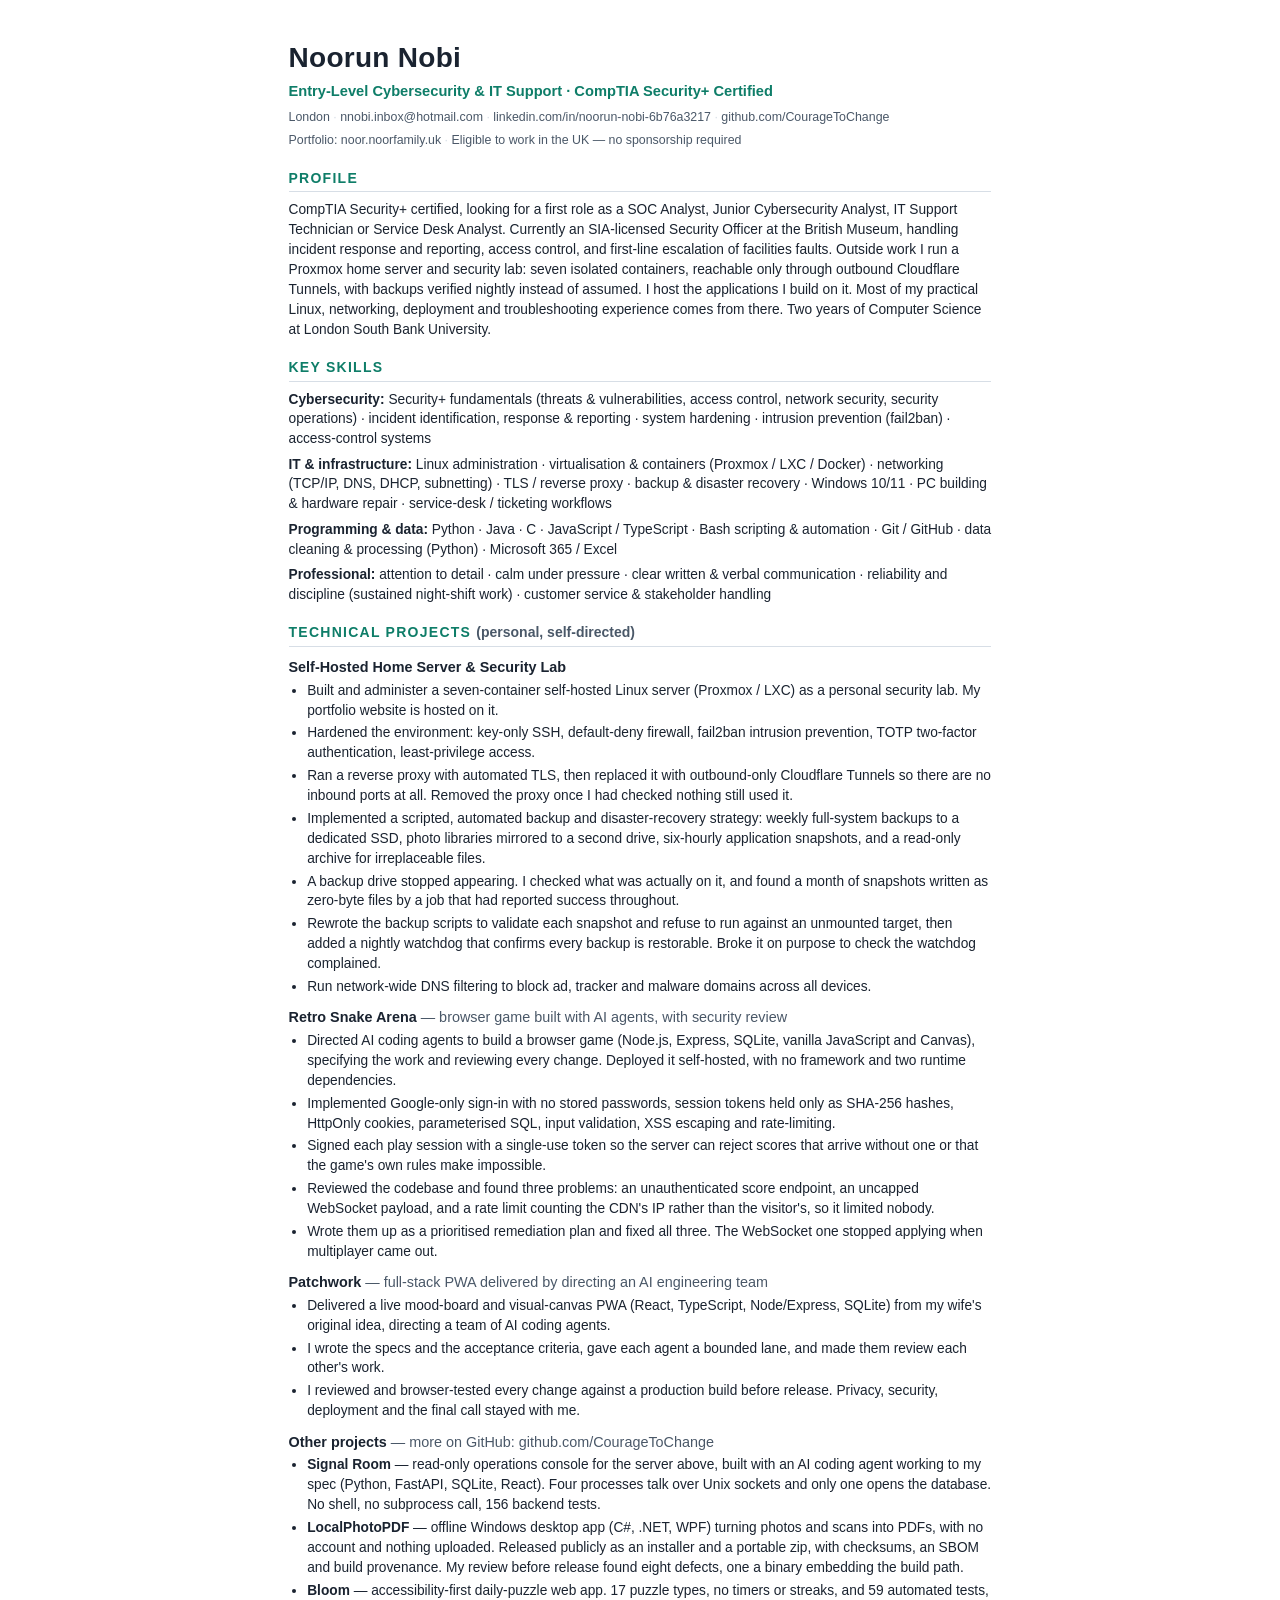
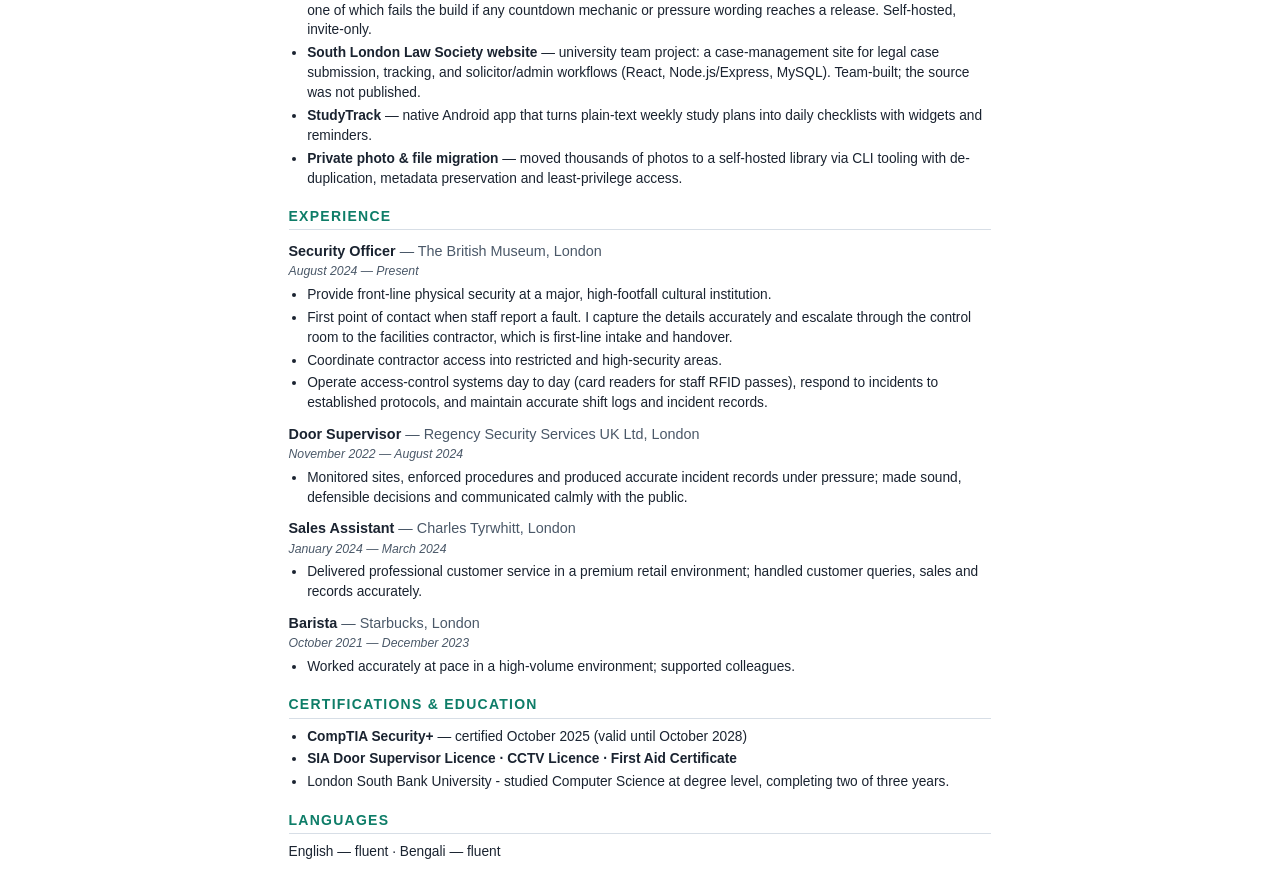
==== commit becbafe8: "Correct stale claims: installer, segmentation, Bloom's daily user, Signal Room test count, container" ====
--- a/cv/cv.html
+++ b/cv/cv.html
@@ -109,7 +109,7 @@
     <h3>Self-Hosted Home Server &amp; Security Lab</h3>
     <ul>
       <li>Built and administer a seven-container self-hosted Linux server (Proxmox / LXC) as a personal security lab. My portfolio website is hosted on it.</li>
-      <li>Hardened the environment: key-only SSH, default-deny firewall, fail2ban intrusion prevention, TOTP two-factor authentication, network segmentation, least-privilege access.</li>
+      <li>Hardened the environment: key-only SSH, default-deny firewall, fail2ban intrusion prevention, TOTP two-factor authentication, least-privilege access.</li>
       <li>Ran a reverse proxy with automated TLS, then replaced it with outbound-only Cloudflare Tunnels so there are no inbound ports at all. Removed the proxy once I had checked nothing still used it.</li>
       <li>Implemented a scripted, automated backup and disaster-recovery strategy: weekly full-system backups to a dedicated SSD, photo libraries mirrored to a second drive, six-hourly application snapshots, and a read-only archive for irreplaceable files.</li>
       <li>A backup drive stopped appearing. I checked what was actually on it, and found a month of snapshots written as zero-byte files by a job that had reported success throughout.</li>
@@ -141,9 +141,9 @@
   <div class="nobreak">
     <h3>Other projects <span class="where">— more on GitHub: github.com/CourageToChange</span></h3>
     <ul>
-      <li><strong>Signal Room</strong> — read-only operations console for the server above, built with an AI coding agent working to my spec (Python, FastAPI, SQLite, React). Four processes talk over Unix sockets and only one opens the database. No shell, no subprocess call, 115 backend tests.</li>
-      <li><strong>LocalPhotoPDF</strong> — offline Windows desktop app (C#, .NET, WPF) turning photos and scans into PDFs, with no account and nothing uploaded. Released publicly with a signed installer, checksums, an SBOM and build provenance. My review before release found eight defects, one a binary embedding the build path.</li>
-      <li><strong>Bloom</strong> — accessibility-first daily-puzzle web app with one real daily user. 17 puzzle types, no timers or streaks, and 59 automated tests, one of which fails the build if any countdown mechanic or pressure wording reaches a release. Self-hosted, invite-only.</li>
+      <li><strong>Signal Room</strong> — read-only operations console for the server above, built with an AI coding agent working to my spec (Python, FastAPI, SQLite, React). Four processes talk over Unix sockets and only one opens the database. No shell, no subprocess call, 156 backend tests.</li>
+      <li><strong>LocalPhotoPDF</strong> — offline Windows desktop app (C#, .NET, WPF) turning photos and scans into PDFs, with no account and nothing uploaded. Released publicly as an installer and a portable zip, with checksums, an SBOM and build provenance. My review before release found eight defects, one a binary embedding the build path.</li>
+      <li><strong>Bloom</strong> — accessibility-first daily-puzzle web app. 17 puzzle types, no timers or streaks, and 59 automated tests, one of which fails the build if any countdown mechanic or pressure wording reaches a release. Self-hosted, invite-only.</li>
       <li><strong>South London Law Society website</strong> — university team project: a case-management site for legal case submission, tracking, and solicitor/admin workflows (React, Node.js/Express, MySQL). Team-built; the source was not published.</li>
       <li><strong>StudyTrack</strong> — native Android app that turns plain-text weekly study plans into daily checklists with widgets and reminders.</li>
       <li><strong>Private photo &amp; file migration</strong> — moved thousands of photos to a self-hosted library via CLI tooling with de-duplication, metadata preservation and least-privilege access.</li>
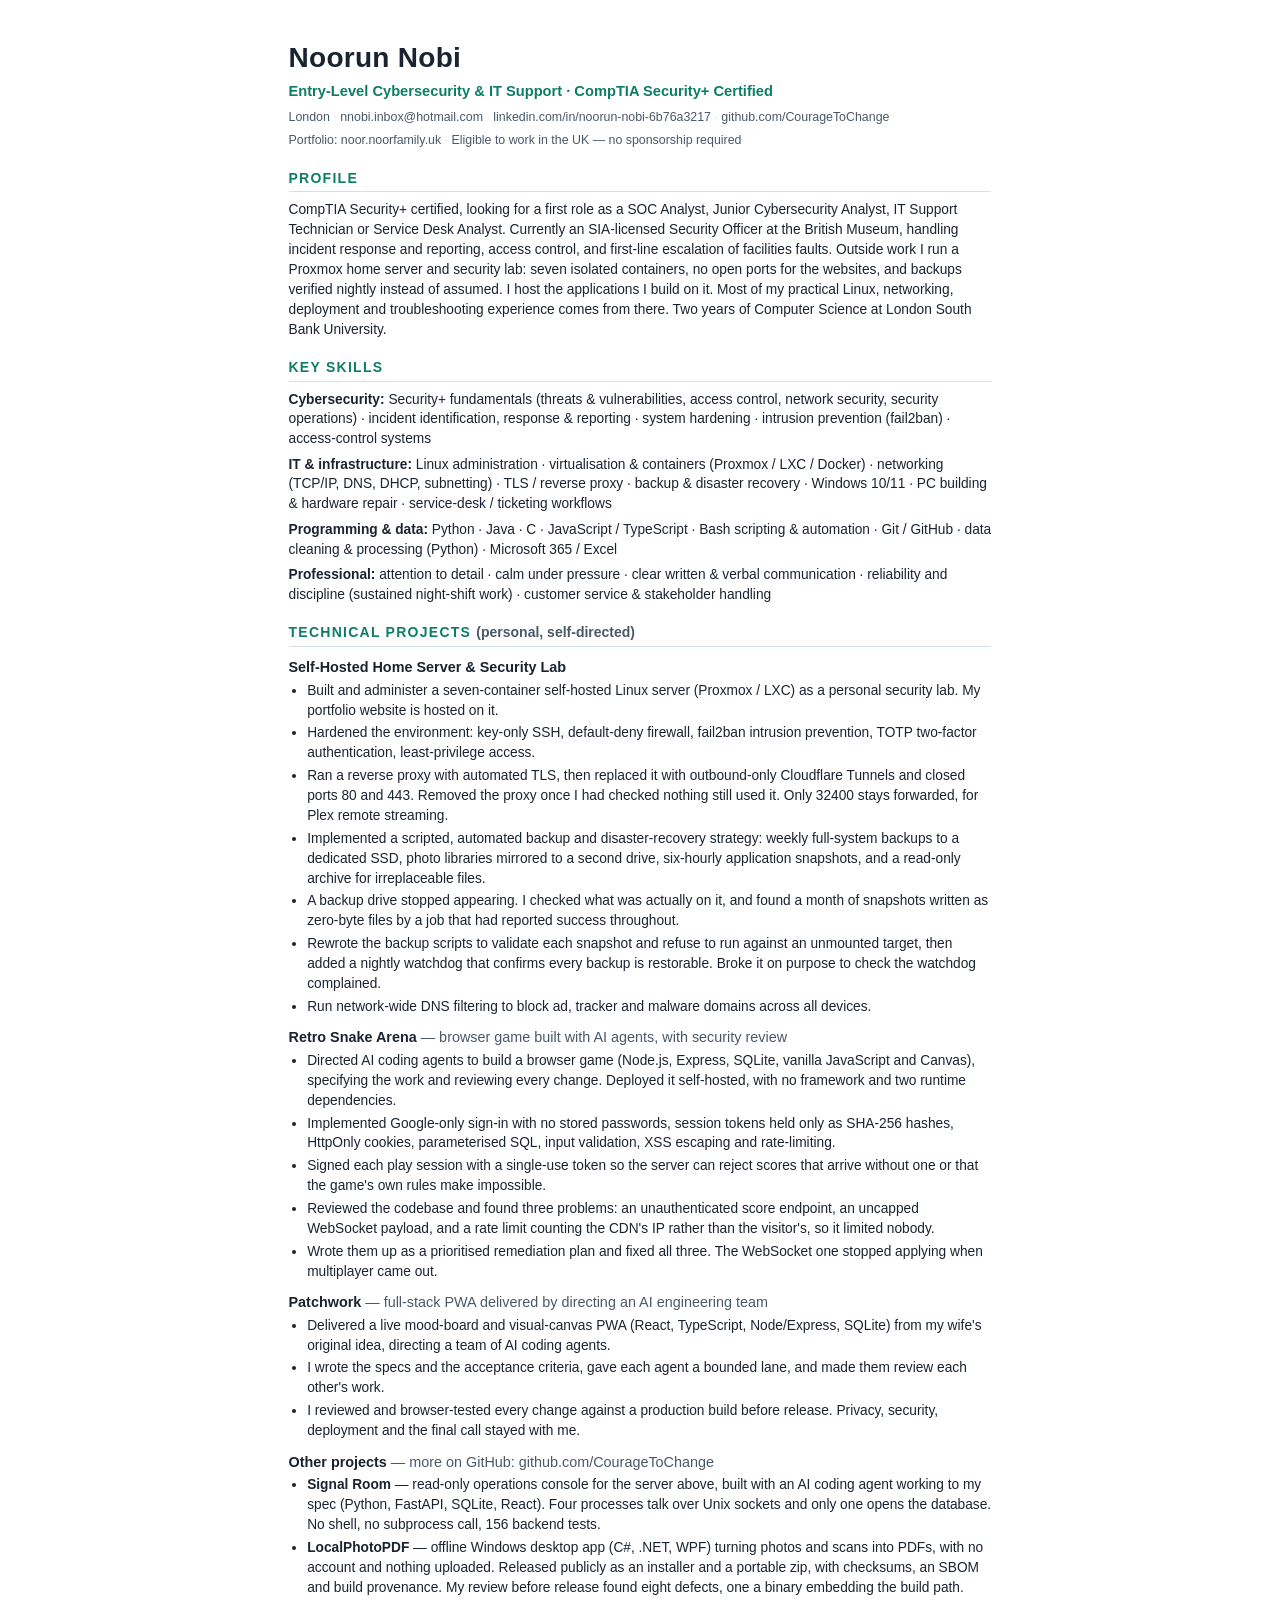
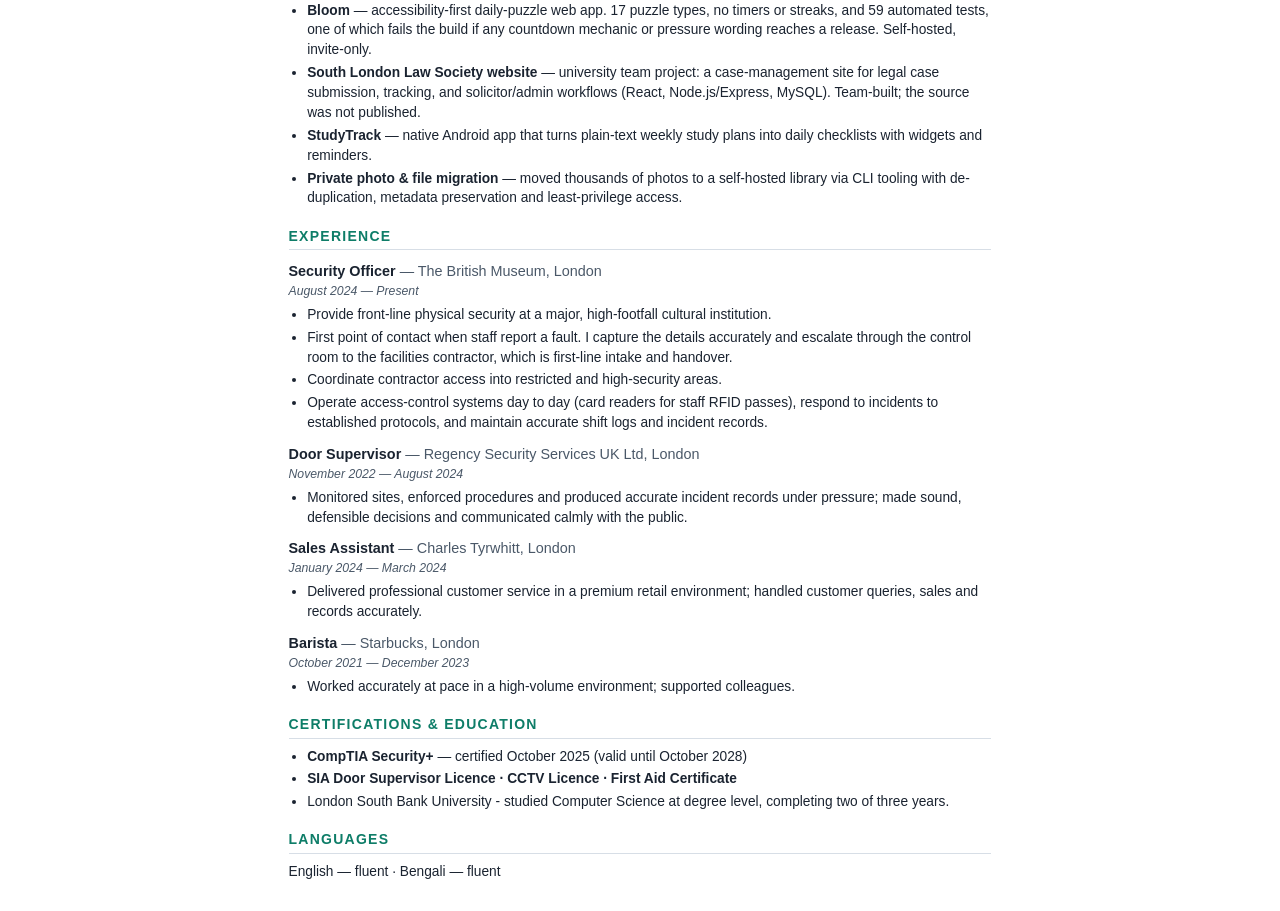
==== commit 2ba2a329: "Say where the one router forward is: Plex remote streaming on 32400 The websites still need no inbou" ====
--- a/cv/cv.html
+++ b/cv/cv.html
@@ -94,7 +94,7 @@
 
   <h2>Profile</h2>
   <p>
-    CompTIA Security+ certified, looking for a first role as a SOC Analyst, Junior Cybersecurity Analyst, IT Support Technician or Service Desk Analyst. Currently an SIA-licensed Security Officer at the British Museum, handling incident response and reporting, access control, and first-line escalation of facilities faults. Outside work I run a Proxmox home server and security lab: seven isolated containers, reachable only through outbound Cloudflare Tunnels, with backups verified nightly instead of assumed. I host the applications I build on it. Most of my practical Linux, networking, deployment and troubleshooting experience comes from there. Two years of Computer Science at London South Bank University.
+    CompTIA Security+ certified, looking for a first role as a SOC Analyst, Junior Cybersecurity Analyst, IT Support Technician or Service Desk Analyst. Currently an SIA-licensed Security Officer at the British Museum, handling incident response and reporting, access control, and first-line escalation of facilities faults. Outside work I run a Proxmox home server and security lab: seven isolated containers, no open ports for the websites, and backups verified nightly instead of assumed. I host the applications I build on it. Most of my practical Linux, networking, deployment and troubleshooting experience comes from there. Two years of Computer Science at London South Bank University.
   </p>
 
   <h2>Key Skills</h2>
@@ -110,7 +110,7 @@
     <ul>
       <li>Built and administer a seven-container self-hosted Linux server (Proxmox / LXC) as a personal security lab. My portfolio website is hosted on it.</li>
       <li>Hardened the environment: key-only SSH, default-deny firewall, fail2ban intrusion prevention, TOTP two-factor authentication, least-privilege access.</li>
-      <li>Ran a reverse proxy with automated TLS, then replaced it with outbound-only Cloudflare Tunnels so there are no inbound ports at all. Removed the proxy once I had checked nothing still used it.</li>
+      <li>Ran a reverse proxy with automated TLS, then replaced it with outbound-only Cloudflare Tunnels and closed ports 80 and 443. Removed the proxy once I had checked nothing still used it. Only 32400 stays forwarded, for Plex remote streaming.</li>
       <li>Implemented a scripted, automated backup and disaster-recovery strategy: weekly full-system backups to a dedicated SSD, photo libraries mirrored to a second drive, six-hourly application snapshots, and a read-only archive for irreplaceable files.</li>
       <li>A backup drive stopped appearing. I checked what was actually on it, and found a month of snapshots written as zero-byte files by a job that had reported success throughout.</li>
       <li>Rewrote the backup scripts to validate each snapshot and refuse to run against an unmounted target, then added a nightly watchdog that confirms every backup is restorable. Broke it on purpose to check the watchdog complained.</li>
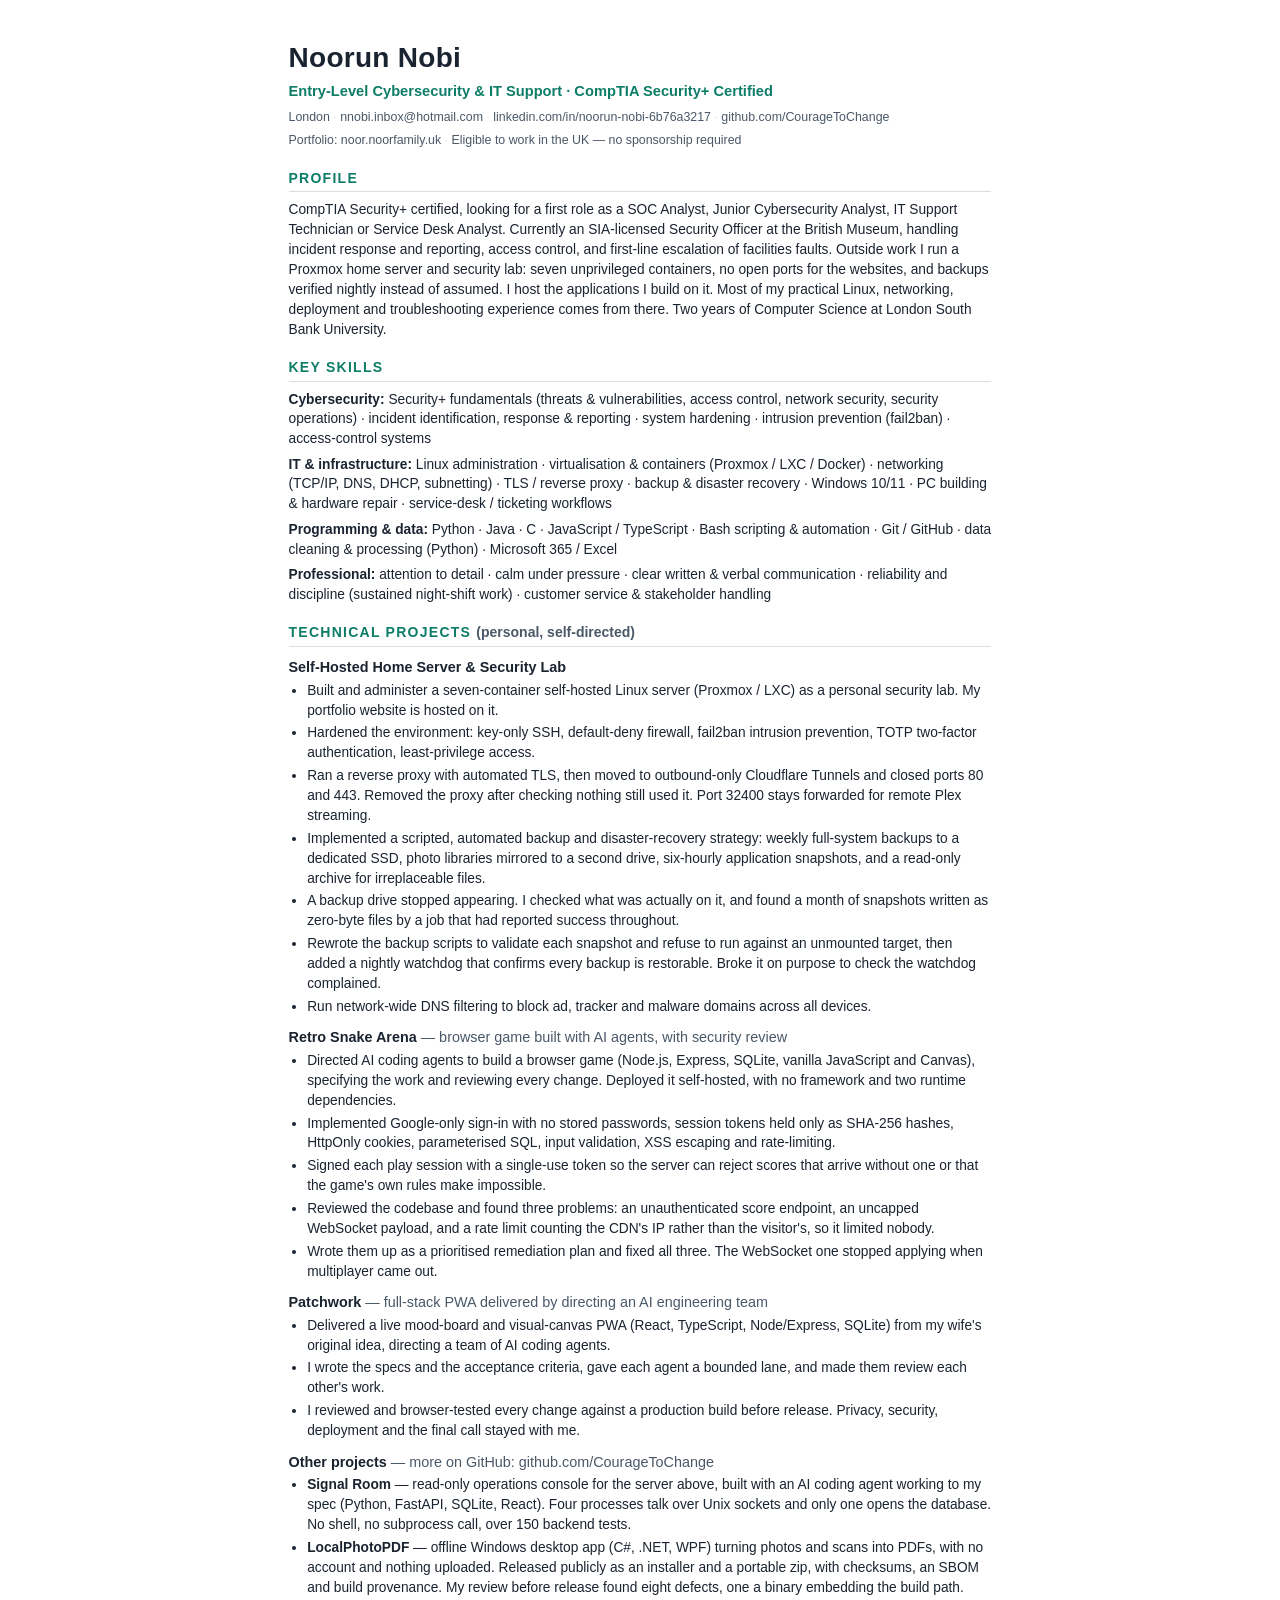
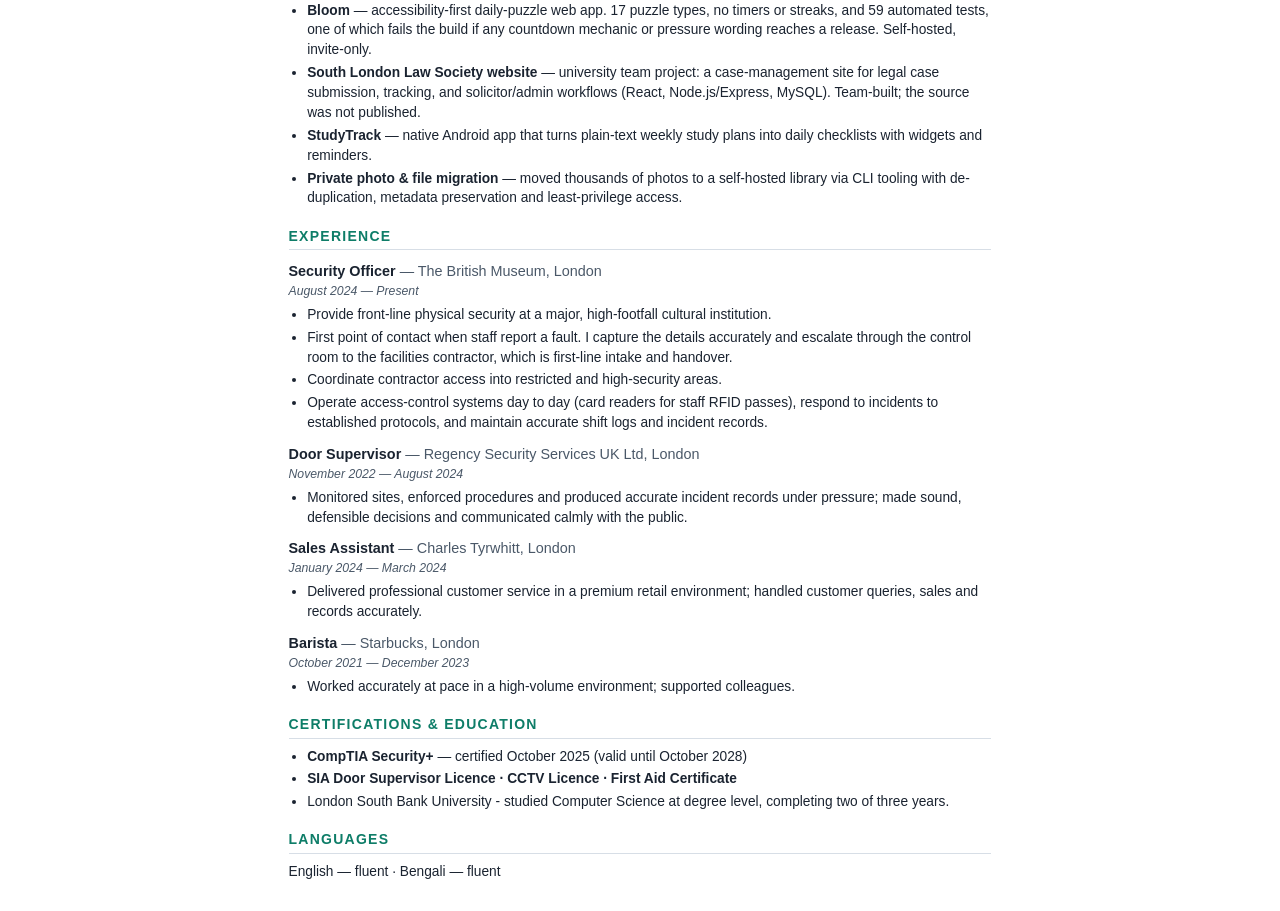
==== commit 2d883736: "Second pass on the server copy: what Cloudflare hides, where Plex comes in, and fewer overclaims Dro" ====
--- a/cv/cv.html
+++ b/cv/cv.html
@@ -94,7 +94,7 @@
 
   <h2>Profile</h2>
   <p>
-    CompTIA Security+ certified, looking for a first role as a SOC Analyst, Junior Cybersecurity Analyst, IT Support Technician or Service Desk Analyst. Currently an SIA-licensed Security Officer at the British Museum, handling incident response and reporting, access control, and first-line escalation of facilities faults. Outside work I run a Proxmox home server and security lab: seven isolated containers, no open ports for the websites, and backups verified nightly instead of assumed. I host the applications I build on it. Most of my practical Linux, networking, deployment and troubleshooting experience comes from there. Two years of Computer Science at London South Bank University.
+    CompTIA Security+ certified, looking for a first role as a SOC Analyst, Junior Cybersecurity Analyst, IT Support Technician or Service Desk Analyst. Currently an SIA-licensed Security Officer at the British Museum, handling incident response and reporting, access control, and first-line escalation of facilities faults. Outside work I run a Proxmox home server and security lab: seven unprivileged containers, no open ports for the websites, and backups verified nightly instead of assumed. I host the applications I build on it. Most of my practical Linux, networking, deployment and troubleshooting experience comes from there. Two years of Computer Science at London South Bank University.
   </p>
 
   <h2>Key Skills</h2>
@@ -110,7 +110,7 @@
     <ul>
       <li>Built and administer a seven-container self-hosted Linux server (Proxmox / LXC) as a personal security lab. My portfolio website is hosted on it.</li>
       <li>Hardened the environment: key-only SSH, default-deny firewall, fail2ban intrusion prevention, TOTP two-factor authentication, least-privilege access.</li>
-      <li>Ran a reverse proxy with automated TLS, then replaced it with outbound-only Cloudflare Tunnels and closed ports 80 and 443. Removed the proxy once I had checked nothing still used it. Only 32400 stays forwarded, for Plex remote streaming.</li>
+      <li>Ran a reverse proxy with automated TLS, then moved to outbound-only Cloudflare Tunnels and closed ports 80 and 443. Removed the proxy after checking nothing still used it. Port 32400 stays forwarded for remote Plex streaming.</li>
       <li>Implemented a scripted, automated backup and disaster-recovery strategy: weekly full-system backups to a dedicated SSD, photo libraries mirrored to a second drive, six-hourly application snapshots, and a read-only archive for irreplaceable files.</li>
       <li>A backup drive stopped appearing. I checked what was actually on it, and found a month of snapshots written as zero-byte files by a job that had reported success throughout.</li>
       <li>Rewrote the backup scripts to validate each snapshot and refuse to run against an unmounted target, then added a nightly watchdog that confirms every backup is restorable. Broke it on purpose to check the watchdog complained.</li>
@@ -141,7 +141,7 @@
   <div class="nobreak">
     <h3>Other projects <span class="where">— more on GitHub: github.com/CourageToChange</span></h3>
     <ul>
-      <li><strong>Signal Room</strong> — read-only operations console for the server above, built with an AI coding agent working to my spec (Python, FastAPI, SQLite, React). Four processes talk over Unix sockets and only one opens the database. No shell, no subprocess call, 156 backend tests.</li>
+      <li><strong>Signal Room</strong> — read-only operations console for the server above, built with an AI coding agent working to my spec (Python, FastAPI, SQLite, React). Four processes talk over Unix sockets and only one opens the database. No shell, no subprocess call, over 150 backend tests.</li>
       <li><strong>LocalPhotoPDF</strong> — offline Windows desktop app (C#, .NET, WPF) turning photos and scans into PDFs, with no account and nothing uploaded. Released publicly as an installer and a portable zip, with checksums, an SBOM and build provenance. My review before release found eight defects, one a binary embedding the build path.</li>
       <li><strong>Bloom</strong> — accessibility-first daily-puzzle web app. 17 puzzle types, no timers or streaks, and 59 automated tests, one of which fails the build if any countdown mechanic or pressure wording reaches a release. Self-hosted, invite-only.</li>
       <li><strong>South London Law Society website</strong> — university team project: a case-management site for legal case submission, tracking, and solicitor/admin workflows (React, Node.js/Express, MySQL). Team-built; the source was not published.</li>
